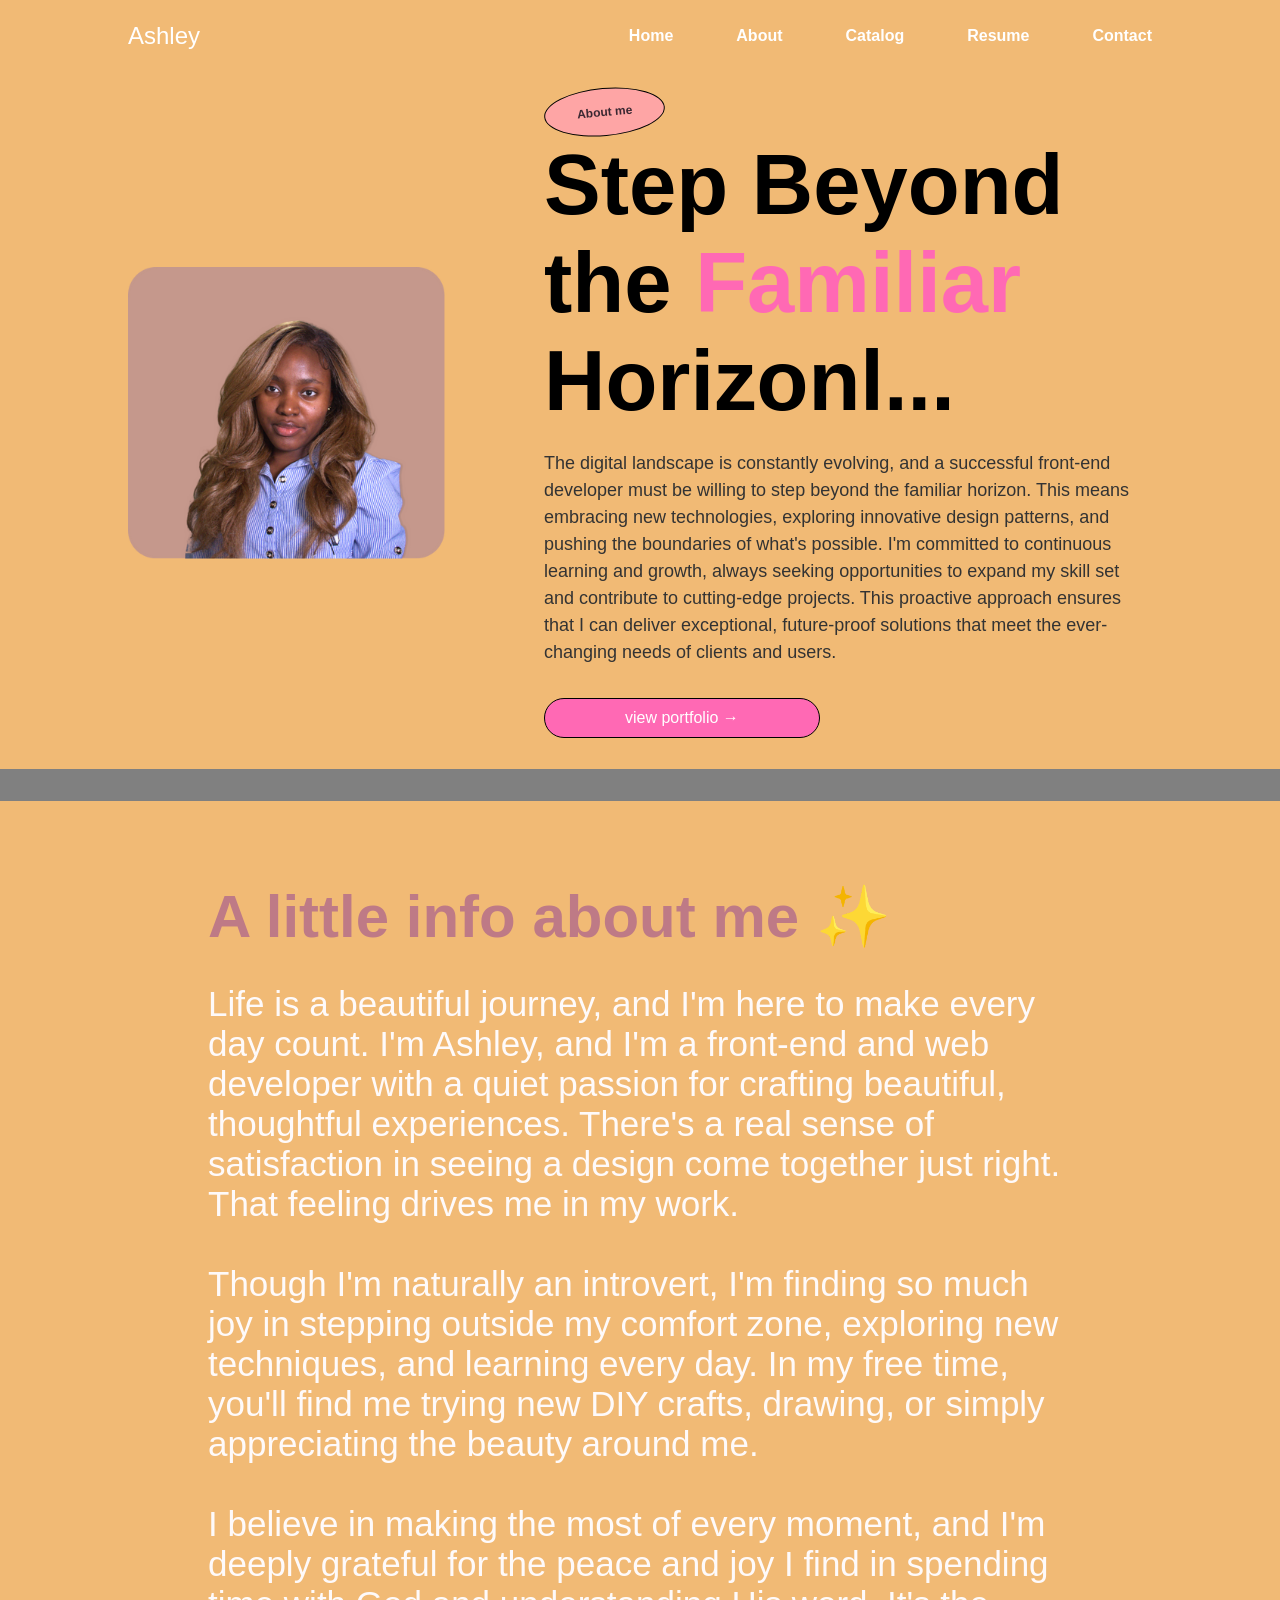
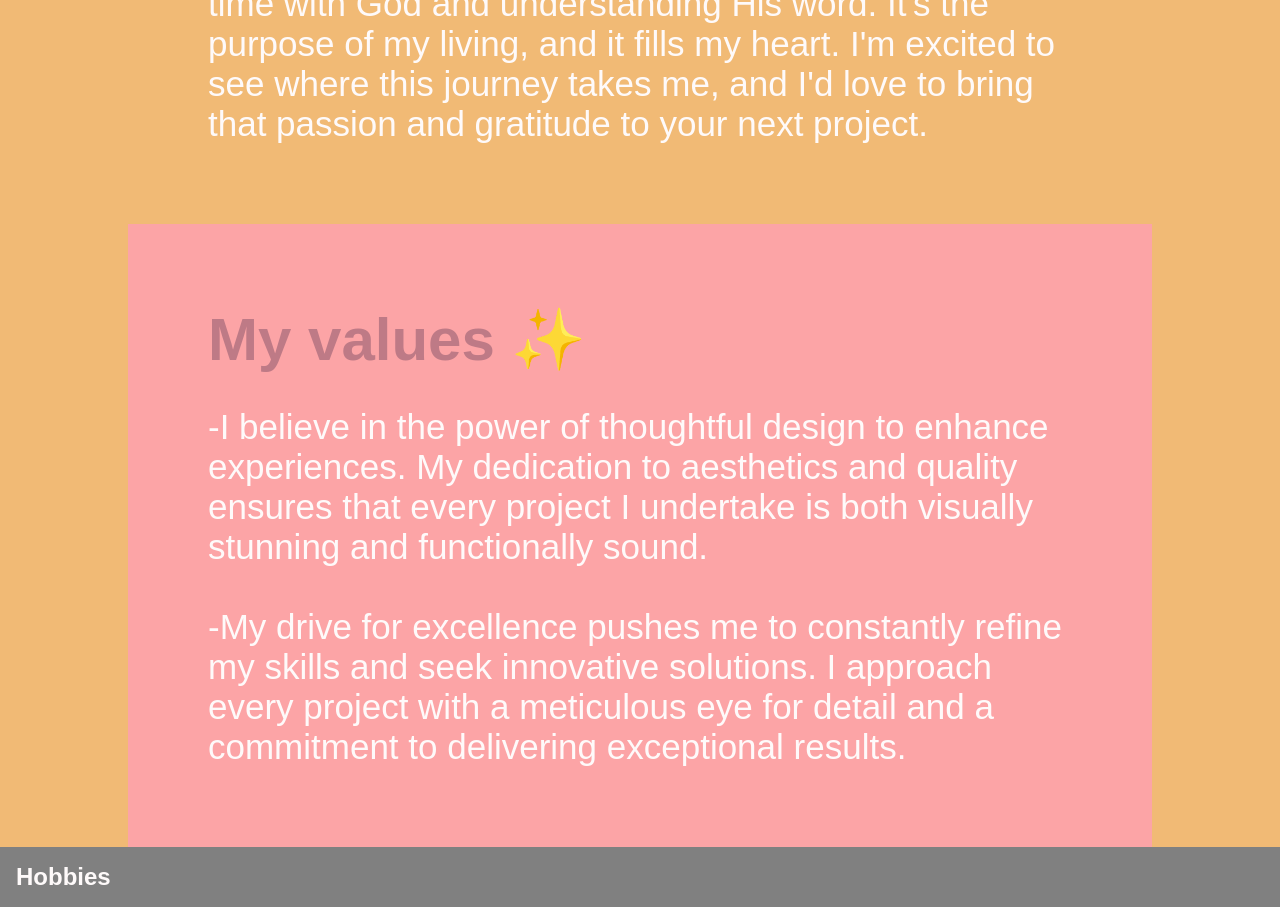
==== about.html @ 1eab6199 "new updates" ====
<html lang="en">
<head>
  <meta charset="UTF-8">
  <meta name="viewport" content="width=device-width, initial-scale=1.0">
  <title>Document</title>
  <!-- =====BOX ICONS===== -->
  <link href='https://cdn.jsdelivr.net/npm/boxicons@2.0.5/css/boxicons.min.css' rel='stylesheet'>

  
  <link rel="stylesheet" href="about.css">
</head>
<body>
  <!-- === Header === -->
  <header class="1-header">
    
    <nav class="nav bd-grid">

      <div>
        <a href="index.html" class="nav__logo">Ashley</a>
      </div>

      <div class="nav__toggle" id="nav-toggle">
        <i class='bx bx-menu'></i>
    </div>

    <div class="nav__menu" id="nav-menu">
      <div class="nav__close" id="nav-close">
          <i class='bx bx-x'></i>
      </div>

      <ul class="nav__list">
          <li class="nav__item"><a href="index.html" class="nav__link active">Home</a></li>
          <li class="nav__item"><a href="about.html" class="nav__link">About</a></li>
          <li class="nav__item"><a href="catalog.html" class="nav__link">Catalog</a></li>
          <li class="nav__item"><a href="resume.html" class="nav__link">Resume</a></li>
          <li class="nav__item"><a href="contact.html" class="nav__link">Contact</a></li>
      </ul>
  
    </div>  
        
    </nav>
   </header> 


   <main>

    <div class="about-wrapper">
      <div class="about-image">
        <img src="images/about me pic.png" alt="" srcset="">

      </div>
      
     
      <div class="text">
         <!--<div class="text-line"></div>-->
          <h1 class="about-me"> About me</h1>
          <h2>Step Beyond the <span>Familiar</span> Horizonl...</h2>
          <p>The digital landscape is constantly evolving, and a successful front-end developer must be willing to step beyond the familiar horizon. This means embracing new technologies, exploring innovative design patterns, and pushing the boundaries of what's possible. I'm committed to continuous learning and growth, always seeking opportunities to expand my skill set and contribute to cutting-edge projects. This proactive approach ensures that I can deliver exceptional, future-proof solutions that meet the ever-changing needs of clients and users.</p>
          <button onclick="location.href='catalog.html'" class="butt">view portfolio →</button>
      </div>

      
  </div>

    <section>
      <div class="values">
        
        </div>

        <div class="valu-info">
          <h1>A little info about me ✨ </h1>
          <p>Life is a beautiful journey, and I'm here to make every day count. I'm Ashley, and I'm a front-end and web developer with a quiet passion for crafting beautiful, thoughtful experiences. There's a real sense of satisfaction in seeing a design come together just right. That feeling drives me in my work. <br>
           <br>Though I'm naturally an introvert, I'm finding so much joy in stepping outside my comfort zone, exploring new techniques, and learning every day. In my free time, you'll find me trying new DIY crafts, drawing, or simply appreciating the beauty around me. <br>
           <br> I believe in making the most of every moment, and I'm deeply grateful for the peace and joy I find in spending time with God and understanding His word. It's the purpose of my living, and it fills my heart. I'm excited to see where this journey takes me, and I'd love to bring that passion and gratitude to your next project.</p>
        </div>

        <div class="val-prag" >

          <h1> My values ✨</h1>
        <p>-I believe in the power of thoughtful design to enhance experiences. My dedication to aesthetics and quality ensures that every project I undertake is both visually stunning and functionally sound. <br>
          <br>-My drive for excellence pushes me to constantly refine my skills and seek innovative solutions. I approach every project with a meticulous eye for detail and a commitment to delivering exceptional results.</p>
      </div>

      <div class="values">
        <h1>Hobbies</h1>

      </div>
      
    </section>
   </main>
   <script src="script.js"></script>

</body>
</html>
---- about.css ----
* {
  margin: 0;
  padding: 0;
  box-sizing: border-box;
}

body, html {
  height: 100%;
  background-color: rgb(241, 186, 117);
}

/*===== GOOGLE FONTS =====*/
@import url("https://fonts.googleapis.com/css2?family=Poppins:wght@400;500;600&display=swap");
/*===== VARIABLES CSS =====*/
:root{
  --header-height: 3rem;

  /*===== Colors =====*/
  --first-color: #FCA4A6;
  --first-color-dark: #C1576A;
  --first-color-darken: #A83E51;
  --white-color: #FCF8F8;
  




/*===== Font and typography =====*/
--body-font: 'Poppins', sans-serif;
--big-font-size: 2.5rem;
--normal-font-size: .938rem;

/*===== z index =====*/
--z-fixed: 100;
}

/*********** styling the header & nav bar *************/
@media screen and (min-width: 768px){
    :root{
      --big-font-size: 5rem;
      --normal-font-size: 1rem;
    }
  }
  
  /*===== BASE =====*/
  *,::before,::after{
    box-sizing: border-box;
  }
  
  body{
    margin: var(--header-height) 0 0 0;
    padding: 0;
    font-family: var(--body-font);
    font-size: var(--normal-font-size);
    font-weight: 500;
  }
  
  
  h1,p,ul{
    margin: 0;
  }
  
  ul{
    padding: 0;
    list-style: none;
  }
  
  a{
    text-decoration: none;
  }
  
  img{
   /* max-width: 100%; */
    height: auto;
  }
  
  /*===== LAYOUT =====*/
  .bd-grid{
    max-width: 1024px;
    display: grid;
    grid-template-columns: 100%;
    column-gap: 2rem;
    width: calc(100% - 2rem);
    margin-left: 1rem;
    margin-right: 1rem;
  }
  
  .l-header{
    width: 100%;
    position: fixed;
    top: 0;
    left: 0;
    z-index: var(--z-fixed);
    background-color: var(--first-color);
  }
  
  /*===== NAV =====*/
  .nav{
    height: var(--header-height);
    display: flex;
    justify-content: space-between;
    align-items: center;
  }
  
  @media screen and (max-width: 768px){
    .nav__menu{
      position: fixed;
      top: 0;
      right: -100%;
      width: 70%;
      height: 100%;
      padding: 3.5rem 1.5rem 0;
      background: rgba(255,255,255,.3);
      backdrop-filter: blur(10px);
      transition: .5s;
    }
  }
  
  .nav__close{
    position: absolute;
    top: .75rem;
    right: 1rem;
    font-size: 1.5rem;
    cursor: pointer;
  }
  
  .nav__item{
    margin-bottom: 2rem;
  }
  
  .nav__close, .nav__link a, .nav__logo, .nav__list .nav__toggle{
    color: rgb(255, 255, 255);
  }
  .nav__logo{
    font-size: 1.5rem;
    text-decoration: bold;
  }
  
  .nav__link:hover{
    color: var(--first-color-dark);
  }
  
  .nav__toggle{
    font-size: 1.5rem;
    cursor: pointer;
  }
  
  /*=== Show menu ===*/
  .show{
    right: 0;
  }
  
  
  /* ===== MEDIA QUERIES =====*/
  @media screen and (min-width: 768px){
    body{
      margin: 0;
    }
    
    .nav{
      height: calc(var(--header-height) + 1.5rem);
    }
  
    .nav__toggle, .nav__close{
      display: none;
    }
  
    .nav__list{
      display: flex;
    }
  
    .nav__item{
      margin-left: 3rem;
      margin-bottom: 0;
    }
  
   
    .font-icon a {
        font-size: 2rem;
        text-decoration: none;
        color: white;
        margin: 0 10px; /* Adds 10px space on left and right */
        padding-top: 30px;
    } 
  
  }

  @media screen and (min-width: 1024px){
    .bd-grid{
      margin-left: auto;
      margin-right: auto;
    } 
  }

  /* Navigation links */
nav ul {
  list-style-type: none;
  padding: 0;
  display: inline-flex;
  gap: 15px;
  margin: 20px 0;
}

nav ul li a {
  color: #FFF;
  text-decoration: none;
  font-weight: bold;
  font-size: 16px;
  transition: color 0.3s ease;
}

nav ul li a:hover {
  color: #FFD700;
}

/* == about me container == */

.about-wrapper{
  display: flex;
  flex-wrap: wrap;
  align-items: center;
  justify-content: space-around;
  margin: 0 auto;
  gap: 5rem; 
  padding-bottom: 15px;
  word-wrap: break-word;
  width: 80%;

}

.about-image img{
  width: 20rem;
  height: auto;
  object-fit: cover;
  vertical-align: middle;
}

/* ai */

.about-me {
  
  display: inline-block;
  font-size: 12px;
  color: #3b2832;
  background-color: #fea5a5;
  padding: 1rem 2rem;
  border-radius: 50%;
  border:1px solid #000000;
  box-sizing: border-box;
  transform: rotate(-5deg);
}
.text{
  flex: 1; 
  padding: 1rem 1rem;
}
.text h2 {
  font-size: 85px;
  color: #000;
}

.text h2 span {
  color: #ff69b4; /* Highlight specific text */
}

.text p {
  padding-top: 20px;
  font-size: 18px;
  line-height: 1.5;
  color: #333;
}

.butt {
  background-color: #ff69b4;
  color: #fff;
  border: none;
  padding: 10px 80px;
  font-size: 16px;
  cursor: pointer;
  margin-top: 2rem;
  border-radius: 50px;
  transition: background-color 0.3s ease;
  border: 1px solid black;
}

.butt:hover {
  background-color: #ff4e9b;
}

/* === MY VALUES === */
.values{
  background-color: gray;
  color: #fefafa;
  margin: 0 auto;
  padding: 1rem;
  gap: 2rem;
  
}
.valu-info{
  gap: 2rem;
  color: #fefafa;
  width: 80%;
  margin: 0 auto;
  padding: 5rem;
}
.valu-info h1{
  font-size: 60px;
  color: rgb(190, 122, 134);
  margin-bottom: 2rem;
}
.valu-info p{
  font-size: 35px;

}

.val-prag{
  background-color: #FCA4A6;
  gap: 2rem;
  color: #fefafa;
  width: 80%;
  margin: 0 auto;
  padding: 5rem;
}

.val-prag h1{
  font-size: 60px;
  color: rgb(190, 122, 134);
  margin-bottom: 2rem;
}

.val-prag p{
  font-size: 35px;
}
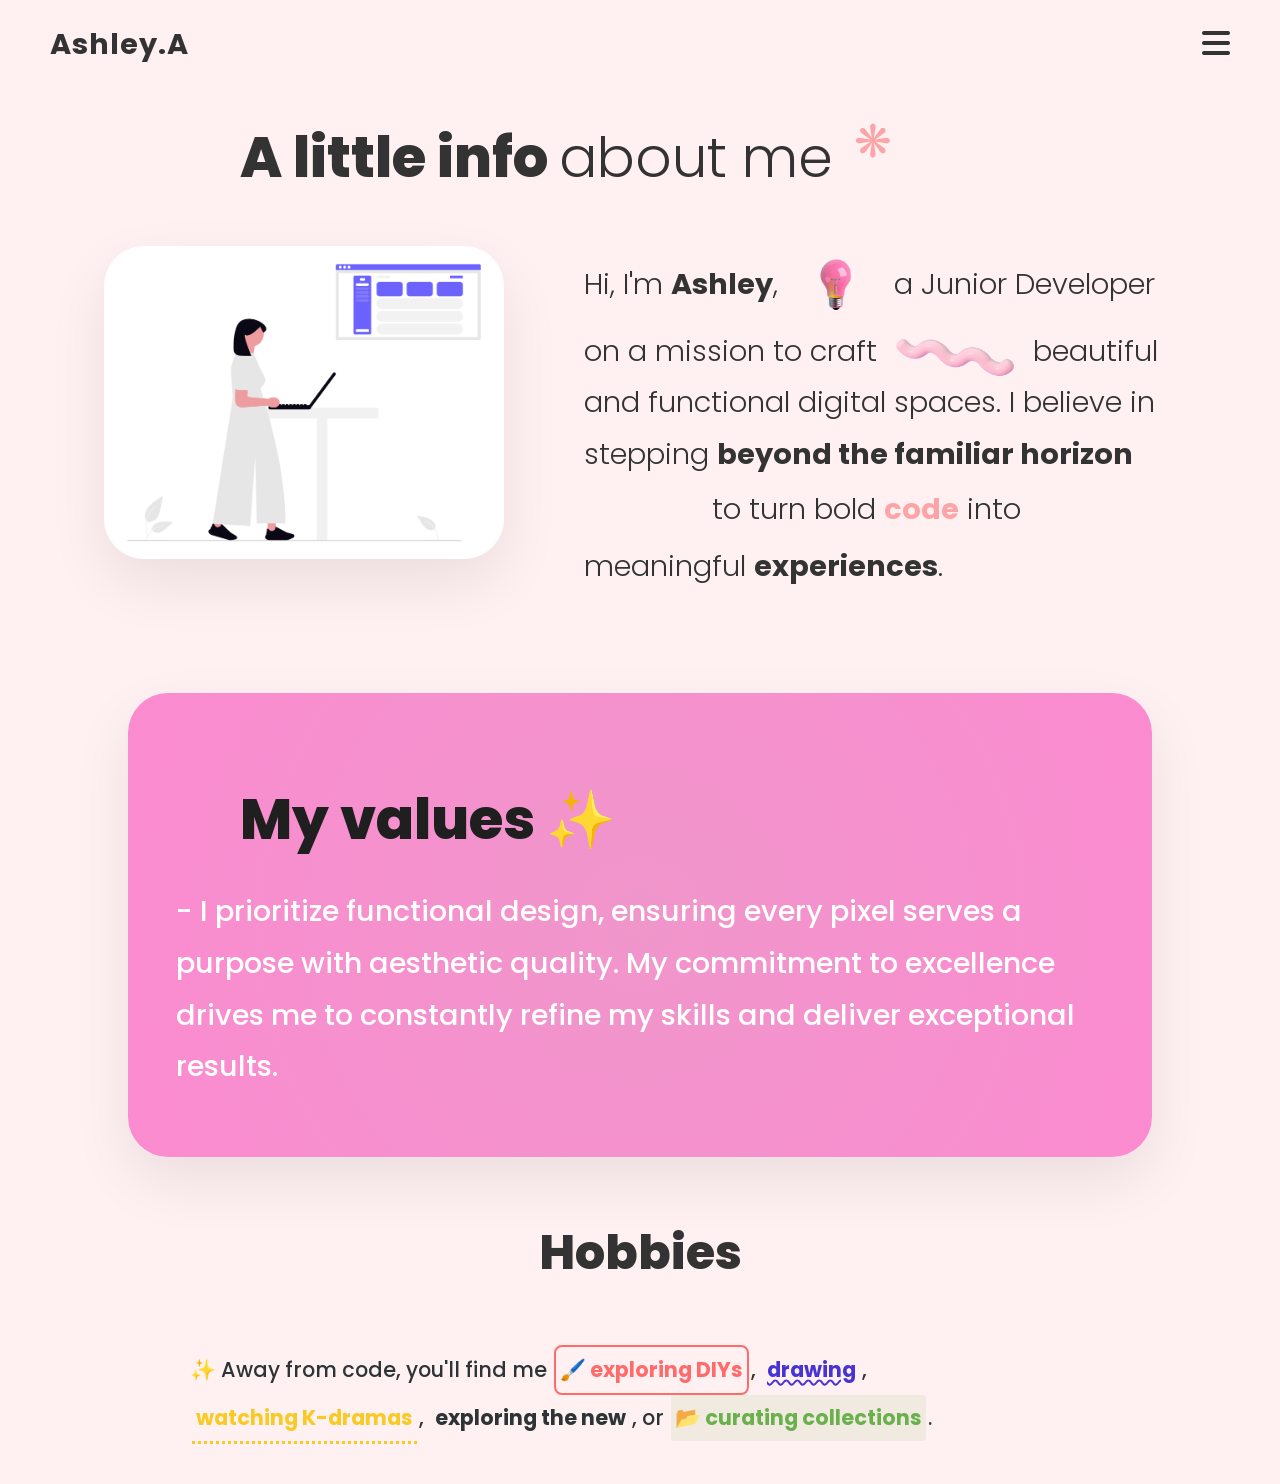
==== commit 3ee70f8d: "Updated files" ====
--- a/about.html
+++ b/about.html
@@ -1,50 +1,45 @@
+<!DOCTYPE html>
 <html lang="en">
 <head>
-  <meta charset="UTF-8">
-  <meta name="viewport" content="width=device-width, initial-scale=1.0">
-  <title>Document</title>
-  <!-- =====BOX ICONS===== -->
-  <link href='https://cdn.jsdelivr.net/npm/boxicons@2.0.5/css/boxicons.min.css' rel='stylesheet'>
+    <meta charset="UTF-8">
+    <meta name="viewport" content="width=device-width, initial-scale=1.0">
+    <title>Ashley's portfolio</title>
 
-  
-  <link rel="stylesheet" href="about.css">
+    <link rel="stylesheet" href="style.css">
+    <link rel="stylesheet" href="about.css">
+    <link href="https://fonts.googleapis.com/css2?family=Poppins:wght@400;700&display=swap" rel="stylesheet">
+    <link href='https://cdn.jsdelivr.net/npm/boxicons@2.0.5/css/boxicons.min.css' rel='stylesheet'>
+
+    <!-- ==== font awesome ===== -->
+    <link rel="stylesheet" href="https://cdnjs.cloudflare.com/ajax/libs/font-awesome/6.7.2/css/all.min.css" />
 </head>
+
 <body>
-  <!-- === Header === -->
-  <header class="1-header">
-    
-    <nav class="nav bd-grid">
+   <!-- Nar bar starts here -->
+    <header class="navbar">
+  <div class="logo-container">
+    <h1 class="logo-name">Ashley.A</h1>
+  </div>
 
-      <div>
-        <a href="index.html" class="nav__logo">Ashley</a>
-      </div>
+  <div class="menu-toggle" id="mobile-menu">
+    <i class="fa-solid fa-bars"></i>
+  </div>
 
-      <div class="nav__toggle" id="nav-toggle">
-        <i class='bx bx-menu'></i>
-    </div>
-
-    <div class="nav__menu" id="nav-menu">
-      <div class="nav__close" id="nav-close">
-          <i class='bx bx-x'></i>
-      </div>
-
-      <ul class="nav__list">
-          <li class="nav__item"><a href="index.html" class="nav__link active">Home</a></li>
-          <li class="nav__item"><a href="about.html" class="nav__link">About</a></li>
-          <li class="nav__item"><a href="catalog.html" class="nav__link">Catalog</a></li>
-          <li class="nav__item"><a href="resume.html" class="nav__link">Resume</a></li>
-          <li class="nav__item"><a href="contact.html" class="nav__link">Contact</a></li>
-      </ul>
-  
-    </div>  
-        
-    </nav>
-   </header> 
+  <nav class="nav-overlay" id="nav-menu">
+    <ul class="nav-links">
+      <li><a href="index.html">Home</a></li>
+      <li><a href="about.html">About Me</a></li>
+      <li><a href="#projects">Projects</a></li>
+      <li><a href="resume.html">Resume</a></li>
+      <li><a href="mailto:anochiriashley@gmail.com" class="menu-email">Contact Me</a></li>
+    </ul>
+  </nav>
+</header> <!-- nav bar ends here-->
 
 
    <main>
 
-    <div class="about-wrapper">
+    <!--<div class="about-wrapper">
       <div class="about-image">
         <img src="images/about me pic.png" alt="" srcset="">
 
@@ -52,7 +47,7 @@
       
      
       <div class="text">
-         <!--<div class="text-line"></div>-->
+         <div class="text-line"></div>
           <h1 class="about-me"> About me</h1>
           <h2>Step Beyond the <span>Familiar</span> Horizonl...</h2>
           <p>The digital landscape is constantly evolving, and a successful front-end developer must be willing to step beyond the familiar horizon. This means embracing new technologies, exploring innovative design patterns, and pushing the boundaries of what's possible. I'm committed to continuous learning and growth, always seeking opportunities to expand my skill set and contribute to cutting-edge projects. This proactive approach ensures that I can deliver exceptional, future-proof solutions that meet the ever-changing needs of clients and users.</p>
@@ -60,34 +55,84 @@
       </div>
 
       
+  </div> -->
+  <section class="about-garden">
+  <h1 class="garden-header">
+    A little info <span>about me</span>
+    <span class="garden-icon">&#10059;</span> 
+  </h1>
+
+  <div class="garden-content">
+    
+    <div class="profile-col">
+      <img src="images/undraw_web-development_f0tp.png" alt="Ashley" class="profile-img">
+    </div>
+    
+    <div class="text-col">
+      <p class="garden-paragraph">
+        Hi, I'm <span class="highlight">Ashley</span>, 
+        <img src="images/Vibrant_Pink_Light_Bulb-removebg-preview.png" alt="smiling" class="inline-asset pill"> 
+        a Junior Developer on a mission to craft 
+        <img src="images/squiggle.png" alt="squiggle" class="inline-asset squiggle"> 
+        beautiful and functional digital spaces. I believe in stepping 
+        <span class="bold">beyond the familiar horizon</span>
+        <video autoplay muted loop playsinline class="inline-asset video">
+          <source src="video/video.mp4" type="video/mp4">
+        </video>
+        to turn bold <span class="highlight pink">code</span> into meaningful 
+        <span class="bold">experiences</span>.
+      </p>
+    </div>
+
   </div>
+</section>
+ </main>
 
     <section>
-      <div class="values">
-        
-        </div>
-
-        <div class="valu-info">
-          <h1>A little info about me ✨ </h1>
-          <p>Life is a beautiful journey, and I'm here to make every day count. I'm Ashley, and I'm a front-end and web developer with a quiet passion for crafting beautiful, thoughtful experiences. There's a real sense of satisfaction in seeing a design come together just right. That feeling drives me in my work. <br>
-           <br>Though I'm naturally an introvert, I'm finding so much joy in stepping outside my comfort zone, exploring new techniques, and learning every day. In my free time, you'll find me trying new DIY crafts, drawing, or simply appreciating the beauty around me. <br>
-           <br> I believe in making the most of every moment, and I'm deeply grateful for the peace and joy I find in spending time with God and understanding His word. It's the purpose of my living, and it fills my heart. I'm excited to see where this journey takes me, and I'd love to bring that passion and gratitude to your next project.</p>
+      <div class="values"> 
         </div>
 
         <div class="val-prag" >
 
           <h1> My values ✨</h1>
-        <p>-I believe in the power of thoughtful design to enhance experiences. My dedication to aesthetics and quality ensures that every project I undertake is both visually stunning and functionally sound. <br>
-          <br>-My drive for excellence pushes me to constantly refine my skills and seek innovative solutions. I approach every project with a meticulous eye for detail and a commitment to delivering exceptional results.</p>
+        <p>- I prioritize functional design, ensuring every pixel serves a purpose with aesthetic quality. My commitment to excellence drives me to constantly refine my skills and deliver exceptional results.</p>
       </div>
+      </section>
 
-      <div class="values">
-        <h1>Hobbies</h1>
+   <section>
+       <h1 class="hobbies-title">Hobbies</h1>
+      <div class="hobbies-container">
+       
 
-      </div>
+  <p class="hobbies-text">
+    <span class="intro-icon">✨</span> Away from code, you'll find me 
+    
+    <span class="hobby diy">
+      <span class="icon">🖌️</span> exploring DIYs
+    </span>, 
+
+    <span class="hobby drawing">
+      drawing
+      <img src="images/geometric-shapes-background-orange-tones-removebg-preview.png" class="hover-media">
+    </span>, 
+
+    <span class="hobby kdrama">
+      watching K-dramas
+      <img src="https://media.giphy.com/media/3o7TKVUn7iM8FMEU24/giphy.gif" class="hover-media">
+    </span>, 
+    <span class="hobby exploring">
+    exploring the new
+    <img src="https://images.unsplash.com/photo-1526047932273-341f2a7631f9?q=80&w=200&auto=format&fit=crop" class="hover-media flower-pop">
+  </span>,
+
+    or <span class="hobby mapping">
+      <span class="icon">📂</span> curating collections
+    </span>.
+  </p>
+</div>
       
     </section>
-   </main>
+  
    <script src="script.js"></script>
 
 </body>
--- a/style.css
+++ b/style.css
@@ -0,0 +1,1519 @@
+ /*css rest starts here */
+ *{
+  margin: 0;
+  padding: 0;
+  box-sizing: border-box;
+ }
+
+/*===== VARIABLES CSS =====*/
+:root{
+  --header-height: 3rem;
+
+  
+/* === Smooth Background Transition === */
+
+
+/*===== Font and typography =====*/
+--body-font: 'Poppins', sans-serif;
+--big-font-size: 2.5rem;
+--normal-font-size: .938rem;
+
+/*===== z index =====*/
+--z-fixed: 100;
+}
+
+/*********** styling the header & nav bar *************/
+
+  
+  /*===== BASE =====*/
+
+  
+  body{
+    
+    padding: 0;
+    font-family: var(--body-font);
+    font-size: var(--normal-font-size);
+    font-weight: 500;
+    min-height: 100vh;
+    transition: background-color 0.8s ease-in-out;
+    margin: 0;
+    padding: 0;
+    background-color: #f7a4d89c; /* Your pink color */
+   overflow-x: hidden; /* Prevents side-scrolling */
+  }
+  
+  h1,p,ul{
+    margin: 0;
+  }
+  
+  ul{
+    padding: 0;
+    list-style: none;
+  }
+  
+  a{
+    text-decoration: none;
+  }
+  
+  img{
+    max-width: 100%;
+    height: auto;
+  }
+
+  /* nav bar starts here */
+
+
+
+/*  Navbar Styling */
+.navbar {
+  display: flex;
+  justify-content: space-between;
+  align-items: center;
+  padding: 20px 50px;
+  position: fixed;
+  width: 100%;
+  top: 0;
+  z-index: 1000;
+  background: transparent; /* Or whatever your theme color is */
+}
+.logo-name {
+  font-size: 1.8rem; /* Made it bigger as requested */
+  font-weight: 700;
+  letter-spacing: 1px;
+  margin: 0; 
+}
+/* 2. Hamburger Icon Style */
+.menu-toggle {
+  font-size: 2rem;
+  cursor: pointer;
+  z-index: 1001; /* Stays above the menu when it opens */
+  color: #333; /* Change to your preferred color */
+}
+
+/* 3. The Full-Screen Overlay */
+.nav-overlay {
+  position: fixed;
+  top: 0;
+  left: 0;
+  width: 100%;
+  height: 100%;
+  background-color: rgba(255, 237, 250, 0.918); /* Slightly transparent white */
+  display: flex;
+  justify-content: center;
+  align-items: center;
+  
+  /* Hidden by default */
+  opacity: 0;
+  visibility: hidden;
+  transition: opacity 0.3s ease;
+}
+
+/* 4. When the menu is "Active" (triggered by JS later) */
+.nav-overlay.active {
+  opacity: 1;
+  visibility: visible;
+}
+
+/* 5. Menu Links Styling */
+.nav-links {
+  list-style: none;
+  text-align: center;
+}
+
+.nav-links li {
+  margin: 20px 0;
+}
+
+.nav-links a {
+  text-decoration: none;
+  font-size: 2.5rem; /* Large text for that clean look */
+  font-weight: bold;
+  color: #000;
+  transition: color 0.3s ease;
+}
+
+.nav-links a:hover {
+  color: #e365b1f9; /* Or your brand accent color */
+} /* nav bar ends here */
+
+
+
+  /*=== Stying the hero page === */
+
+/* --- Layering (The Background) --- */
+/* Cleaned Hero Section */
+.hero {
+  position: relative;
+  width: 100%;
+  height: 100vh; /* Fits perfectly to the screen */
+  display: flex;
+  align-items: center;
+  justify-content: center;
+  overflow: hidden;
+  /* We removed the black background so it stays seamless */
+  
+}
+
+/* Background Layers */
+.video-container {
+  position: absolute;
+  top: 0;
+  left: 0;
+  width: 100%;
+  height: 100%;
+  z-index: 1; /* Stays at the very back */
+}
+
+.bg-video {
+  width: 100%;
+  height: 100%;
+  object-fit: cover;
+  object-position: center;
+  opacity: 0.4; /* Adjust this to see more/less of your pink body background */
+}
+
+#particle-canvas {
+  position: absolute;
+  top: 0;
+  left: 0;
+  width: 100%;
+  height: 100%;
+  z-index: 2; /* Particles on top of video */
+  pointer-events: none;
+}
+#particle-canvas {
+  position: absolute;
+  top: 0;
+  left: 0;
+  z-index: 2; /* Sits between video and text */
+}
+
+/* Your Content Layer */
+.home__container {
+  position: relative;
+  z-index: 10; /* Keeps text and buttons on the very top */
+  width: 100%;
+  text-align: center;
+}
+
+/* Fix for the body to prevent the 'black gap' at the top */
+
+.home__title {
+  font-size: clamp(2.5rem, 8vw, 5rem); /* Responsive font size */
+  color: #fff;
+  line-height: 1.1;
+  margin-bottom: 1.5rem;
+}
+
+.name-style {
+  color: #e365b1f9; /* Your signature pink */
+}
+
+#dynamic-text {
+  font-weight: bold;
+  color: #e365b1f9;
+}
+
+.home__description {
+  font-size: 1.1rem;
+  color: rgba(255, 255, 255, 0.8);
+  max-width: 600px;
+  margin: 0 auto 2rem;
+}
+
+
+h1 {
+  font-size: 5rem; /* Big and bold */
+  font-weight: 800;
+  max-width: 800px;
+  margin: 20px auto;
+}
+  
+  /*===== HOME =====*/
+ 
+  .home__data{
+    color: black;
+  }
+  
+  .home__title{
+    margin-bottom: 1rem;
+    line-height: 1.05;
+  }
+  
+  .home__description{
+    font-size: 1.5rem;
+    margin-bottom: 2.5rem;
+    font-weight: bold;
+    color: #333;
+  }
+  
+  .home__button  {
+    font-size: 1rem;
+    display: inline-block;
+    background-color: #e365b1f9;
+    color: var(--white-color);
+    padding: 1.3rem  6rem;
+    gap: 5rem;
+    border-radius: 5rem;
+  }
+  
+  .home__button:hover{
+    background-color: #e365b1f9;
+    box-shadow: 0 0 15px 5px #e365b1f9;
+    transform: scale(1.05);
+  }
+
+  .home__button{
+  font-weight: 600;
+  transition: transform 0.3s ease;
+}
+.second-button{
+  font-weight: 600;
+  transition: transform 0.3s ease;
+}
+
+.second-button{
+   font-size: 1rem;
+    display: inline-block;
+    background-color: transparent;
+    border: 2px solid;
+    color: var(--white-color);
+    padding: 1.3rem  6rem;
+    gap: 5rem;
+    border-radius: 5rem;
+}
+.second-button:hover{
+  background-color: #e0e0e0;
+  box-shadow: 0 0 15px 5px #e365b1f9;
+  transform: scale(1.05);
+
+
+}
+.butt-parent{
+  display: flex;
+  justify-content: center;
+  gap: 2rem;
+}
+
+/* ===== styling the quote section */
+
+  /* quote*/
+  .quote h1{
+  display: flex;
+  align-items: center;
+  justify-content: center;
+   min-height: 100vh;
+  font-size: 65px;
+  font-family: 'Poppins', sans-serif;
+  text-align: center; 
+  }
+
+  .quote {
+    display: block;
+    text-align: center;
+    width: 100%;
+    font-size: 65px;
+    font-family: inherit;
+    font-weight: bolder;
+    font-family: 'Poppins', sans-serif;
+    max-width: 800px;
+    line-height: 1.4;
+    margin: 100px auto;
+    will-change: transform, opacity;
+    transition: color 0.3s ease; /* Makes the highlight feel soft */
+    margin-top: 200px;  
+}
+.quote span {
+   /* Required for GSAP to move/scale individual words */
+ 
+  opacity: 0.2;
+  font-size: 65px;
+  font-weight: bold;
+  font-family: inherit;
+  font-family: 'Poppins', sans-serif;
+}
+/* This only affects the icons, not your text */
+/* --- REPLACE PREVIOUS ICON CSS WITH THIS --- */
+
+/* The Wrapper ensures the blur doesn't bleed into other sections */
+.quote-wrapper {
+    position: relative;
+    width: 100%;
+    min-height: 100vh;
+    display: flex;
+    flex-direction: column;
+    align-items: center;
+    justify-content: center;
+}
+
+/* THE BIG BLUR & GEAR (Pinned Left) 
+.big-half-circle {
+    position: absolute;
+    left: -250px; /* Hides half 
+    top: 50%;
+    transform: translateY(-50%);
+    width: 500px;
+    height: 500px;
+    background-color: #ff9ed5;
+    filter: blur(30px);
+    border-radius: 50%;
+    z-index: 0;
+}
+*/
+
+.icon-setting {
+    position: absolute;
+    left: 5%;
+    top: 50%;
+    transform: translateY(-50%);
+    font-size: 120px; /* Big gear as requested */
+    opacity: 2;
+    z-index: 1;
+    
+}
+.flower-icon {
+    filter: drop-shadow(0px 4px 10px rgba(0, 0, 0, 0.05));
+    transition: transform 0.6s ease;
+}
+
+/* THE CLOSING TAG (Pinned Center, Over the Text) */
+/* REPLACE your old .icon-code with this */
+/* Update your .icon-code to this */
+.icon-code {
+    position: absolute;
+    left: 50%;
+    bottom: -150px; 
+    transform: translateX(-50%);
+    width: 100%;
+    max-width: 300px;
+    /* THE FIXES */
+    z-index: 1000 !important; /* Force it in front of the 'best code' text */
+    opacity: 1;
+    pointer-events: none;
+    will-change: transform;
+    transform-style: preserve-3d;
+
+    /* If using text, keep these. If using an image, these won't hurt. */
+    font-size: 70px;
+    font-weight: bold;
+    color: #e365b1f9; 
+}
+/* Ensure the parent section hides anything that 'leaves' it */
+.quote-wrapper {
+    position: relative;
+    overflow: hidden; /* This makes the icon disappear when it scrolls past the section */
+}
+/*********** styling the box eg the catalog *********************/
+
+.wel_come h1 {
+  display: flex;
+  align-items: center;
+  justify-content: center;
+  font-size: 70px;
+  text-align: center;
+  margin-top: 2rem;
+  margin-bottom: 5rem;  
+}
+.archive-header {
+  font-family: 'Poppins', sans-serif;
+  transition: color 0.3s ease; /* Optional: if you want to change color too */
+  display: inline-block;
+  margin: 0;
+}
+.playful-title {
+  color: rgb(0, 0, 0);
+  font-size: 5rem;
+  display: flex;
+  gap: 20px;
+  perspective: 1000px; /* Essential for the 3D flip */
+}
+
+.word {
+  display: inline-block;
+  cursor: pointer;
+  transition: color 0.3s ease;
+}
+
+/* --- DIGITAL ARCHIVE SECTION --- */
+
+.wel_come {
+  padding: 8vw 5%;
+  max-width: 1200px;
+  margin: 0 auto;
+  /* Centers everything in the container */
+  display: flex;
+  flex-direction: column;
+  align-items: center; 
+  text-align: center;
+}
+
+/* Fluid, Expensive Header */
+.archive-header {
+  font-family: 'Poppins', sans-serif;
+  font-weight: 300; /* Initial weight for the GSAP scroll effect */
+  font-size: clamp(2.5rem, 8vw, 5rem); 
+  line-height: 1.1;
+  color: #1a1a1a; /* Sleek Black */
+  display: inline-block;
+}
+
+/* Responsive Paragraph */
+.archive-intro {
+  font-family: 'Poppins', sans-serif;
+  font-weight: 300;
+  font-size: clamp(1rem, 2vw, 1.15rem);
+  line-height: 1.7;
+  max-width: 700px;
+  color: #555;
+  margin: 2rem auto 3rem auto; /* Centers the block itself */
+}
+
+/* Signature Pink for Bold Text */
+.archive-intro strong {
+  color: #e365b1f9;
+  font-weight: 600;
+}
+
+/* Icon Row Layout */
+.skill-icons-row {
+  display: flex;
+  gap: clamp(1.5rem, 4vw, 3rem);
+  flex-wrap: wrap;
+  justify-content: center;
+  align-items: center;
+}
+
+/* Icon Styling (Black to Pink) */
+.skill-icons-row i {
+  font-size: clamp(30px, 5vw, 45px); 
+  color: #1a1a1a; /* Default Black */
+  opacity: 0.8;
+  transition: all 0.4s cubic-bezier(0.175, 0.885, 0.32, 1.275);
+  cursor: pointer;
+}
+
+/* Icon Hover State */
+.skill-icons-row i:hover {
+  opacity: 1;
+  color: #e365b1f9; /* Signature Pink */
+  transform: translateY(-10px) scale(1.15);
+  filter: drop-shadow(0 0 10px rgba(252, 164, 166, 0.5));
+}
+
+
+/* --- CONSTRUCTION MODAL (Popup) --- */
+
+.construction-popup {
+  position: fixed;
+  top: 0; left: 0;
+  width: 100%; height: 100%;
+  background: rgba(0, 0, 0, 0.4);
+  backdrop-filter: blur(8px); /* Premium blur effect */
+  display: flex;
+  align-items: center;
+  justify-content: center;
+  z-index: 9999;
+  opacity: 0;
+  visibility: hidden;
+  transition: opacity 0.5s ease;
+}
+
+.pop-content {
+  background: #fff; 
+  padding: 40px;
+  border-radius: 30px;
+  text-align: center;
+  max-width: 450px;
+  border: 2px solid #e365b1f9; /* Pink border */
+  box-shadow: 0 20px 40px rgba(0,0,0,0.1);
+}
+
+.pop-btn {
+  background: #1a1a1a;
+  color: #fff;
+  border: none;
+  padding: 12px 30px;
+  border-radius: 100px;
+  cursor: pointer;
+  font-family: 'Poppins', sans-serif;
+  margin-top: 20px;
+  transition: 0.3s;
+}
+
+.pop-btn:hover {
+  background: #e365b1f9;
+  transform: scale(1.05);
+}
+
+
+
+
+
+/* Container Styling ( product images, after the welcome ) */
+
+/* --- CLEANED PROJECT LAYOUT --- */
+.project-layout {
+  display: flex;
+  flex-direction: column;
+  align-items: center;
+  width: 100%;
+  /* Removed height: 100vh and overflow-y: scroll to fix vanishing */
+  gap: 0; 
+  margin: 0 auto;
+}
+
+.project-step {
+  height: 100vh; /* Each project takes exactly one full screen */
+  width: 100%;
+  display: flex;
+  justify-content: center;
+  align-items: center;
+  position: relative;
+  /* This ensures the background color change is visible */
+  background: transparent; 
+}
+
+.image-link {
+  margin-bottom: 0; /* Let flex centering handle this */
+  text-align: center;
+  display: inline-block;
+  position: relative;
+  transition: transform 0.5s cubic-bezier(0.16, 1, 0.3, 1);
+}
+
+/* Ensure the body can transition colors smoothly */
+body {
+  transition: background-color 0.8s ease;
+  overflow-x: hidden;
+}
+
+
+/* Link Styling */
+.image-link{
+   /* width: 250px; /* Adjust width as needed */
+ /* height: 350px; /* Adjust height as needed */
+  overflow: hidden;
+  border-radius: 20px;
+  box-shadow: 0 8px 16px rgba(0, 0, 0, 0.428);
+  transition: transform 0.3s ease;
+  margin-bottom: 10rem;
+  text-align: center;
+  box-sizing: border-box;
+  display: inline-block;
+  position: relative;
+}
+
+.image-link:hover {
+  transform: scale(1.05);
+}
+
+/* Image Styling */
+.image-link img {
+  display: block;
+  max-width: 500px;
+  height: 200%; 
+  border-radius: inherit; /* Matches the link's rounded corners */
+  object-fit: cover;
+  aspect-ratio: 1;
+}
+
+.project-image{
+  display: block;
+  border-radius: 20px;
+  height: auto;
+  overflow: hidden;
+
+ 
+}
+
+/* Modal Background */
+/* === PROJECT MODAL SECTION (NEW "CANVA PORTRAIT" LAYOUT) === */
+
+/* 1. Light, blurred overlay to keep context */
+.modal-overlay {
+    display: none; /* JS toggles this to flex */
+    position: fixed;
+    inset: 0;
+    /* Soft bluish tint, very transparent, with strong blur */
+    background: rgba(220, 235, 255, 0.4); 
+    backdrop-filter: blur(10px); 
+    z-index: 10000;
+    align-items: center;
+    justify-content: center;
+    padding: 20px;
+    opacity: 0; /* JS handles fade in */
+    transition: opacity 0.4s ease;
+}
+
+/* 2. Modal Content Box - A portrait container, like your design */
+.modal-content {
+    background: #FCF8F8; /* matches your variable --white-color */
+    width: 90%;
+    max-width: 800px; /* Force a portrait-ish shape, like your Canva design */
+    height: auto;
+    max-height: 90vh; /* Don't cover everything */
+    border-radius: 30px; /* Gentle corner */
+    position: relative;
+    overflow-y: auto; /* allows scrolling inside the modal if text is long */
+    box-shadow: 0 15px 35px rgba(0, 0, 0, 0.1);
+    
+    /* Animation initial state */
+    transform: translateY(20px);
+    transition: transform 0.4s cubic-bezier(0.16, 1, 0.3, 1);
+}
+
+/* 3. Handling the Active State (CSS for JS) */
+.modal-overlay.active {
+    display: flex;
+    opacity: 1;
+}
+
+.modal-overlay.active .modal-content {
+    transform: translateY(0);
+}
+
+/* 4. The Close Button */
+.close-modal {
+    position: fixed;
+    top: 20px;
+    right: 25px;
+    font-size: 3rem;
+    cursor: pointer;
+    z-index: 100;
+    color: #1d191b; /* Pink close button */
+  
+}
+
+/* 5. Modern "Single-Column" Layout (Portrait style) */
+.modal-modern-layout {
+    display: flex;
+    flex-direction: column;
+    width: 100%;
+}
+
+/* 6. Image Container (Portrait aspect) */
+.modal-image-container {
+    width: 100%;
+    height: 300px; /* Reduced height to keep the portrait feel */
+    overflow: hidden;
+    border-radius: 30px 30px 0 0; /* Round only top corners */
+}
+
+.modal-image-container img {
+    width: 100%;
+    height: 100%;
+    object-fit: cover; /* Crops the image to fill the space beautifully */
+    display: block;
+}
+
+/* 7. Details Section (Text) */
+.modal-details {
+    padding: 30px;
+    color: #1a1a1a;
+}
+
+.modal-details h2 {
+    font-size: 2.2rem;
+    color: #e365b1; /* Your Pink */
+    margin-bottom: 5px;
+}
+
+.project-tagline {
+    font-size: 1.1rem;
+    font-weight: 500;
+    color: #555;
+    margin-bottom: 20px;
+}
+
+/* 8. Tech Icons Section (Mini, row-based) */
+.tech-used-section {
+    margin-bottom: 20px;
+    display: flex;
+    flex-direction: column;
+    gap: 8px;
+}
+
+.tech-icons-row {
+    display: flex;
+    gap: 15px; /* space between icons */
+    font-size: 1.5rem; /* size of the mini icons */
+    color: #555;
+}
+
+/* 9. Key Features (List style) */
+.modal-info-section h3 {
+    font-size: 1.2rem;
+    margin-bottom: 10px;
+    border-bottom: 1px solid rgba(227, 101, 177, 0.3); /* faint pink underline */
+    padding-bottom: 5px;
+}
+
+#modalFeatures li {
+    margin-bottom: 8px;
+    font-size: 0.95rem;
+    line-height: 1.4;
+    list-style-type: disc;
+    margin-left: 20px;
+}
+
+/* 10. Action Buttons (Reusing your styles) */
+.modal-btns {
+    display: flex;
+    gap: 15px;
+    margin-top: 30px;
+    justify-content: space-between;
+}
+
+/* Ensure these links behave like buttons */
+.modal-btns a {
+    flex: 1; /* split the space evenly */
+    text-align: center;
+    padding: 12px 20px;
+    font-weight: 600;
+}
+
+/* A subtle outline button for the "Code" link */
+.btn-outline {
+    border: 2px solid #ea6ed5; /* match your con-button pink */
+    color: #ea6ed5;
+    border-radius: 10px;
+}
+
+.btn-outline:hover {
+    background-color: rgba(234, 110, 213, 0.1); /* light pink fade on hover */
+}
+/* Hover Text Styling */
+.hover-text {
+  position: absolute;
+  bottom: 0;
+  left: 0;
+  width: 100%;
+  background: rgba(0, 0, 0, 0.6);
+  color: #fff;
+  text-align: center;
+  padding: 10px 0;
+  font-size: 2rem;
+  font-weight: bold;
+  opacity: 0;
+  transform: translateY(100%);
+  transition: all 0.3s ease;
+}
+
+.image-link:hover .hover-text {
+  opacity: 1;
+  transform: translateY(0);
+}
+
+
+/* ===== contact me page === */
+.contact-container { 
+    display: flex;
+    flex-wrap: wrap;
+    align-self: center;
+    gap: 5rem;
+    background: linear-gradient(to right, #81e0ff43, #ff99cc4d);
+    box-shadow: 0 4px 8px rgba(0, 0, 0, 0.2);
+    margin: 0 auto;
+    padding: 8rem 6rem;
+    flex-direction: column;
+    align-items: stretch;
+    
+}
+
+.contact-title{
+    
+    font-size: 40px;
+    text-align: center;
+}
+.contact-des{ 
+    font-size: 19px;
+    padding-top: 1rem; 
+    word-wrap: break-word; 
+    text-align: center;      
+}
+
+.contact-form {
+    flex: 1;
+    
+}
+
+.contact-form form {
+    display: flex;
+    flex-direction: column;
+    width: 70%;
+    max-width: 600px;
+    
+}
+
+.contact-form label, .contact-form input, .contact-form textarea, .contact-form button {
+    margin-bottom: 15px;
+    
+}
+
+.contact-form, input, textarea{
+ 
+ margin-top: -1rem;
+    display: flex;
+    align-items: center;
+    flex-direction: column;
+  
+}
+
+.contact-form input, .contact-form textarea {
+
+    padding: 20px;
+    box-sizing: border-box;
+    width: 100%;   
+}
+
+/* === styling the button == */
+button {
+  margin-top: 1rem;
+    padding: 15px;
+    border-radius: 10px;
+    font-size: 1rem;
+    background-color: #ea6ed5;
+    color: white;
+    border: none;
+    cursor: pointer;
+    
+
+}
+
+button:hover {
+background-color: #e5a3af;
+}
+
+
+/* ==== styling the emial === */
+.email-info{
+  margin-top: 10px;
+  
+  
+}
+.email-info :hover{
+  color: #fff;
+ 
+  
+}
+
+/* == work with me section == */
+
+.work-with-me-container {
+  position: relative;
+  min-height: 140vh;
+  display: flex;
+  align-items: center;
+  justify-content: center;
+  overflow: hidden;
+  background: linear-gradient(135deg, #f7a4d89c 0%, rgba(247, 164, 216, 0.7) 100%);
+  padding: 100px 5%;
+}
+
+.work-with-me {
+  position: relative;
+  width: 100%;
+  max-width: 1200px;
+  display: flex;
+  flex-direction: column;
+  align-items: center;
+  justify-content: center;
+  z-index: 1;
+}
+
+.work-text {
+  color: rgb(3, 3, 3);
+  z-index: 10;
+  position: relative;
+  text-align: center;
+  text-transform: uppercase;
+  width: 100%;
+  font-size: 3rem !important;
+  font-weight: 800;
+  line-height: 0.95;
+  letter-spacing: -2px;
+  margin: 0;
+  will-change: transform, opacity;
+  opacity: 0.2;
+  transform: translateX(-200px) scale(1);
+  transform-origin: center center;
+}
+
+.work-text span {
+  display: block;
+}
+
+.floating-coil {
+  position: absolute;
+  top: 50%;
+  left: 50%;
+  transform: translate(-50%, -50%) translateY(180px) rotate(-20deg) rotateX(15deg) rotateY(-12deg);
+  width: 500px;
+  height: 500px;
+  z-index: 15;
+  will-change: transform, opacity;
+  opacity: 0.25;
+  transform-style: preserve-3d;
+}
+
+.floating-coil path {
+  stroke: width 20px;
+  
+}
+
+/* ==== footer page ==== */
+.footer-section {
+  margin-top: 10rem;
+  padding: 100px 5% 40px 5%; /* Adds space around the whole footer */
+  background-color: #f9f7f4; /* Using a light off-white  */
+  font-family: sans-serif;
+  color: #1a1a1a;
+  min-height: auto;
+  
+}
+
+.footer-main {
+  display: flex;
+  justify-content: space-between; /* Pushes left to the left, right to the right */
+  align-items: flex-start;
+  margin-bottom: 80px; /* Space before the copyright line */
+}
+
+/* LEFT SIDE */
+.footer-left {
+  flex: 1; /* Takes up available space */
+  max-width: 50%;
+}
+
+.footer-title {
+  font-size: 3rem;
+  font-weight: 500;
+  margin: 0 0 40px 0; /* More space between text and email */
+  line-height: 1.1;
+}
+
+.email-wrapper {
+  display: flex;
+  align-items: center;
+  border-bottom: 1px solid #1a1a1a; /* The line under the email area */
+  padding-bottom: 10px;
+  width: fit-content;
+}
+
+.email-link {
+  text-decoration: none;
+  color: inherit;
+  font-size: 1.2rem;
+  margin-right: 20px;
+}
+
+.email-arrow {
+  font-size: 1.5rem;
+}
+
+/* RIGHT SIDE */
+.footer-right {
+  display: flex;
+  gap: 80px; /* Space between PAGE and CONNECT columns */
+}
+
+.column-heading {
+  font-size: 0.75rem;
+  color: #666;
+  margin-bottom: 25px;
+  letter-spacing: 1px;
+}
+
+.footer-column ul {
+  list-style: none;
+  padding: 0;
+  margin: 0;
+}
+
+.footer-column ul li {
+  margin-bottom: 12px;
+}
+
+.footer-column ul li a {
+  text-decoration: none;
+  color: #1a1a1a;
+  font-size: 1.1rem;
+}
+
+/* COPYRIGHT BAR */
+.footer-bottom {
+  display: flex;
+  justify-content: space-between;
+  align-items: center;
+  border-top: 1px solid #e0e0e0;
+  padding-top: 30px;
+  font-size: 0.9rem;
+  color: #666;
+}
+
+.bottom-logo {
+  font-weight: bold;
+  color: #e365b1f9; /* pink */
+}
+.footer-column ul li a {
+  text-decoration: none;
+  color: #1a1a1a;
+  transition: color 0.3s ease; /* Makes the color change smooth */
+}
+
+.footer-column ul li a:hover {
+  color: #fc66cf; /* A soft, chic tan/gold color or a floral pink! */
+  text-decoration: underline;
+}
+
+/* old Footer styling *
+.footer {
+  width: 100%;
+  background-color: #333;
+  color: white;
+  text-align: center;
+  padding: 10rem 5rem 10rem;
+  overflow: hidden;
+  font-family: Arial, sans-serif;
+} */
+
+/* Moving text animation */
+.moving-text {
+  display: inline-block;
+  white-space: nowrap;
+  color: #e365b1f9;
+  font-weight: bold;
+  margin-top: 50px;
+  font-size: 88px;
+  animation: scroll-text 8s linear infinite;
+ 
+}
+
+@keyframes scroll-text {
+  1000% {
+      transform: translateX(100%);
+  }
+  100% {
+      transform: translateX(-100%);
+  }
+}
+
+/* Thanks message *
+.footer-h1 {
+  font-weight: bold;
+  font-size: 4rem;
+
+} 
+*/
+
+/* YouTube link button 
+.buttons a {
+  display: inline-block;
+  padding: 2rem 5rem 2rem;
+  margin: 5rem 0;
+  background-color: #e7adde;
+  color: white;
+  text-decoration: none;
+  font-weight: bold;
+  font-size: 20px;
+  border-radius: 10px;
+  transition: background-color 0.3s ease, transform 0.3s ease;
+}
+
+.buttons a:hover {
+  background-color: #e7adde;
+  transform: scale(1.1);
+} 
+
+/* Navigation links *
+nav ul {
+  list-style-type: none;
+  padding: 0;
+  display: inline-flex;
+  gap: 15px;
+  margin: 20px 0;
+}
+
+nav ul li a {
+  color: #FFF;
+  text-decoration: none;
+  font-weight: bold;
+  font-size: 16px;
+  transition: color 0.3s ease;
+}
+
+nav ul li a:hover {
+  color: #e7adde;
+} */
+
+/* Rotating image */
+.rotating-image img {
+  width: 60px;
+  height: 60px;
+  border: none;
+  border-radius: none;
+  animation: rotate-image 4s linear infinite;
+  margin-top: 20px;
+}
+
+@keyframes rotate-image {
+  0% {
+      transform: rotate(0deg);
+  }
+  100% {
+      transform: rotate(360deg);
+  }
+}
+
+
+
+.backToTop {
+  position: fixed;
+  bottom: 20px;
+  right: 20px;
+  display: none;
+  padding: 10px 15px;
+  font-size: 16px;
+  background-color: #333;
+  color: #fff;
+  border: none;
+  border-radius: 5px;
+  cursor: pointer;
+}
+
+
+/* moblie sizing */
+/* --- Hero Mobile Fixes --- */
+@media (max-width: 768px) {
+  .home__title {
+    font-size: 2.5rem;
+    max-width: 700px;
+  }
+  .home__description {
+    margin-top: 30px;
+    font-size: 1rem !important;
+    padding: 0 15px;
+    max-width: 450px;
+  }
+.butt-parent{
+   display: flex;
+   flex-direction: column;
+   gap: 10px;
+   padding: 0 60px;
+}  
+
+.quote{
+  font-size: 1rem !important;
+  max-width: 800px;
+}
+.icon-code{
+  font-size: 2.5rem !important;
+  width: 10% !important;
+}
+
+.flower-icon{
+  margin-top: -100px;
+  position: relative;
+  
+  
+}
+
+}
+
+/* --- RESPONSIVENESS (Mobile Fixes) --- */
+
+@media (max-width: 768px) {
+  .wel_come {
+    padding: 60px 20px;
+     text-align: left;
+    
+  }
+  
+  
+  .archive-intro {
+    text-align: center; /* Keeps text centered on smaller screens */
+    margin-bottom: 2.5rem;
+  }
+
+  .skill-icons-row {
+    justify-content: flex-start;
+    gap: 20px; /* Tighter gap for mobile phones */
+  }
+  .playful-title{
+    font-size: 2rem !important;
+    
+  }
+
+  /* ... your existing mobile styles ... */
+
+  .project-layout {
+    width: 100%;
+    padding: 0 20px; /* Gives the images some breathing room from the screen edges */
+  }
+
+  .project-step {
+    height: 70vh; /* Lets the height adjust based on the image size */
+    margin-bottom: 60px; /* Adds space between projects */
+  }
+
+  .image-link {
+    width: 100%; /* Makes the card fill the width of the screen */
+    max-width: 320px; /* Prevents it from getting TOO big on larger phones */
+     /* Gives it a fixed "Portrait" height */
+    margin: 0 auto 30px auto; /* Centers the card */
+  }
+
+  .image-link img {
+    width: 100%;
+    height: 100%;
+    object-fit: cover; /* This stops the 'crushing'—it crops rather than squeezes */
+    object-position: center;
+  }
+}
+
+/* --- ADDITIONAL RESPONSIVE IMPROVEMENTS --- */
+@media (max-width: 1024px) {
+  .navbar {
+    padding: 18px 24px;
+  }
+
+  .logo-name {
+    font-size: clamp(1.4rem, 2.5vw, 1.8rem);
+  }
+
+  .home__container {
+    padding: 0 24px;
+  }
+
+  .home__title {
+    font-size: clamp(2rem, 6vw, 4rem);
+    margin-bottom: 1rem;
+  }
+
+  .home__description {
+    max-width: 100%;
+  }
+
+  .butt-parent {
+    gap: 1rem;
+  }
+
+  .contact-container {
+    padding: 4rem 2rem;
+  }
+
+  .footer-section {
+    padding: 80px 4%;
+  }
+
+  .footer-main {
+    flex-wrap: wrap;
+    gap: 40px;
+  }
+
+  .footer-left,
+  .footer-right {
+    max-width: 100%;
+    width: 100%;
+  }
+
+  .footer-bottom {
+    flex-direction: column;
+    text-align: center;
+    gap: 12px;
+  }
+
+  .work-with-me-container {
+    min-height: auto;
+    padding: 60px 2rem;
+  }
+
+  .work-text {
+    font-size: clamp(4rem, 12vw, 7rem) !important;
+  }
+}
+
+@media (max-width: 768px) {
+  .navbar {
+    padding: 14px 18px;
+  }
+
+  .nav-overlay {
+    padding: 40px 20px;
+  }
+
+  .nav-links a {
+    font-size: 2rem;
+  }
+
+  .home__button,
+  .second-button {
+    width: 100%;
+    padding: 1rem 1.5rem;
+  }
+
+  .butt-parent {
+    flex-direction: column;
+    padding: 0 20px;
+  }
+
+  .home__description {
+    font-size: 1rem;
+    max-width: 100%;
+  }
+
+  .quote-wrapper {
+    min-height: auto;
+    padding: 30px 20px;
+  }
+
+  .quote h1 {
+    min-height: auto;
+    font-size: clamp(2rem, 6vw, 3.3rem);
+  }
+
+  .quote {
+    margin-top: 120px;
+    margin-bottom: 40px;
+    font-size: clamp(2rem, 5vw, 2.5rem);
+    line-height: 1.2;
+    padding: 0 16px;
+    position: relative;
+    z-index: 1;
+  }
+
+  .icon-setting {
+    left: 50%;
+    top: 8%;
+    transform: translate(-50%, 0);
+    font-size: 70px;
+    opacity: 1;
+    z-index: 0;
+  }
+
+  .flower-icon {
+    width: 90px;
+    height: auto;
+    filter: drop-shadow(0px 4px 10px rgba(0, 0, 0, 0.15));
+  }
+
+  .icon-code {
+    font-size: 3rem !important;
+    bottom: -100px;
+  }
+
+  .skill-icons-row {
+    gap: 1rem;
+  }
+
+  .project-layout {
+    margin-top: 6rem;
+  }
+
+  .project-step {
+    min-height: auto;
+    padding: 2rem 0;
+    margin-bottom: 4.5rem;
+  }
+
+  .image-link {
+    width: 85%;
+    max-width: 420px;
+    margin: 0 auto 2.5rem;
+  }
+
+  .image-link img {
+    width: 100%;
+    height: auto;
+    max-height: 70vh;
+  }
+
+  .modal-content {
+    width: 100%;
+    max-width: 720px;
+  }
+
+  .modal-btns {
+    flex-direction: column;
+    align-items: stretch;
+  }
+
+  .contact-form form {
+    width: 100%;
+  }
+
+  .contact-container {
+    padding: 3rem 1.5rem;
+    gap: 2.5rem;
+  }
+
+  .wel_come h1 {
+    margin-bottom: 1.5rem;
+    font-size: clamp(2.5rem, 8vw, 4rem);
+  }
+
+  .archive-intro {
+    margin: 1rem auto 2rem auto;
+    max-width: 100%;
+  }
+
+  .footer-right {
+    gap: 20px;
+  }
+
+  .moving-text {
+    font-size: clamp(1.2rem, 3vw, 2rem);
+    margin-top: 20px;
+  }
+
+  .work-with-me-container {
+    min-height: auto;
+    padding: 60px 2rem;
+  }
+
+  .floating-coil {
+    width: 320px;
+    height: 320px;
+    margin-bottom: -80px;
+  }
+}
+
+@media (max-width: 540px) {
+  .navbar {
+    padding: 12px 16px;
+  }
+
+  .home__title {
+    font-size: 2.2rem;
+  }
+
+  .archive-header,
+  .work-text {
+    font-size: clamp(2rem, 8vw, 3.5rem) !important;
+  }
+
+  .work-with-me-container {
+    padding: 40px 1rem;
+    min-height: 70vh;
+  }
+
+  .floating-coil {
+    width: 250px;
+    height: 250px;
+    margin-bottom: -60px;
+  }
+
+  .footer-section {
+    padding: 60px 4%;
+  }
+
+  .footer-bottom {
+    font-size: 0.85rem;
+  }
+}
+
+
+
+
+
+
--- a/about.css
+++ b/about.css
@@ -1,333 +1,288 @@
-* {
+﻿@import url("https://fonts.googleapis.com/css2?family=Poppins:wght@400;500;600;700&display=swap");
+
+
+:root {
+  --first-color: #FCA4A6;
+  --first-color-dark: #C1576A;
+  --garden-bg: #fff0f1;
+  --garden-dark: #333333;
+  --white-color: #FCF8F8;
+  --body-font: 'Poppins', sans-serif;
+  --big-font-size: 3.5rem;
+  --normal-font-size: 1rem;
+  --rounded: 40px;
+  --shadow: 0 24px 60px rgba(0, 0, 0, 0.08);
+}
+
+
+
+*, *::before, *::after {
   margin: 0;
   padding: 0;
   box-sizing: border-box;
 }
 
-body, html {
-  height: 100%;
-  background-color: rgb(241, 186, 117);
-}
-
-/*===== GOOGLE FONTS =====*/
-@import url("https://fonts.googleapis.com/css2?family=Poppins:wght@400;500;600&display=swap");
-/*===== VARIABLES CSS =====*/
-:root{
-  --header-height: 3rem;
-
-  /*===== Colors =====*/
-  --first-color: #FCA4A6;
-  --first-color-dark: #C1576A;
-  --first-color-darken: #A83E51;
-  --white-color: #FCF8F8;
-  
-
-
-
-
-/*===== Font and typography =====*/
---body-font: 'Poppins', sans-serif;
---big-font-size: 2.5rem;
---normal-font-size: .938rem;
-
-/*===== z index =====*/
---z-fixed: 100;
-}
-
-/*********** styling the header & nav bar *************/
-@media screen and (min-width: 768px){
-    :root{
-      --big-font-size: 5rem;
-      --normal-font-size: 1rem;
-    }
-  }
-  
-  /*===== BASE =====*/
-  *,::before,::after{
-    box-sizing: border-box;
-  }
-  
-  body{
-    margin: var(--header-height) 0 0 0;
-    padding: 0;
-    font-family: var(--body-font);
-    font-size: var(--normal-font-size);
-    font-weight: 500;
-  }
-  
-  
-  h1,p,ul{
-    margin: 0;
-  }
-  
-  ul{
-    padding: 0;
-    list-style: none;
-  }
-  
-  a{
-    text-decoration: none;
-  }
-  
-  img{
-   /* max-width: 100%; */
-    height: auto;
-  }
-  
-  /*===== LAYOUT =====*/
-  .bd-grid{
-    max-width: 1024px;
-    display: grid;
-    grid-template-columns: 100%;
-    column-gap: 2rem;
-    width: calc(100% - 2rem);
-    margin-left: 1rem;
-    margin-right: 1rem;
-  }
-  
-  .l-header{
+html {
+  scroll-behavior: smooth;
+}
+
+body {
+  min-height: 100%;
+  margin: 0;
+  font-family: var(--body-font);
+  font-size: var(--normal-font-size);
+  background-color: var(--garden-bg);
+  color: var(--garden-dark);
+}
+
+a {
+  color: inherit;
+  text-decoration: none;
+}
+
+img {
+  max-width: 100%;
+  display: block;
+}
+
+.about-garden {
+  max-width: 1200px;
+  margin: 0 auto;
+  padding: 100px 5%;
+}
+
+.garden-header {
+  font-size: var(--big-font-size);
+  line-height: 1;
+  margin-bottom: 60px;
+}
+
+.garden-header span {
+  font-weight: 300;
+}
+
+.garden-icon {
+  font-size: 0.8em;
+  vertical-align: super;
+  margin-left: 10px;
+  color: var(--first-color);
+}
+
+.garden-content {
+  display: flex;
+  align-items: flex-start;
+  gap: 80px;
+}
+
+.profile-col {
+  flex: 0 0 400px;
+}
+
+.profile-img {
+  width: 100%;
+  border-radius: var(--rounded);
+  object-fit: cover;
+  box-shadow: var(--shadow);
+}
+
+.text-col {
+  flex: 1;
+}
+
+.garden-paragraph {
+  font-size: 1.8rem;
+  line-height: 1.8;
+  font-weight: 300;
+}
+
+.bold {
+  font-weight: 700;
+}
+
+.highlight {
+  font-weight: 700;
+  color: var(--garden-dark);
+}
+
+.highlight.pink {
+  color: var(--first-color);
+}
+
+.inline-asset {
+  display: inline-block;
+  vertical-align: middle;
+  margin: 0 10px;
+ /* border-radius: 100px; */
+  object-fit: cover;
+}
+
+.pill {
+  width: 80px;
+ /* height: 45px; */
+}
+
+.squiggle {
+  width: 120px;
+ /* height: 60px; */
+  vertical-align: bottom;
+  /* object-fit: cover; */
+}
+
+.video {
+  width: 100px;
+  height: 60px;
+ 
+  border-radius: 20px;
+}
+
+.val-prag {
+  background: radial-gradient(circle, #f096cb, #fb8bd0);
+  color: #fff;
+  width: min(1100px, 80%);
+  margin: 0 auto 60px auto;
+  padding: 4rem 3rem;
+  border-radius: 40px;
+  box-shadow: var(--shadow);
+}
+
+.val-prag h1 {
+  font-size: 3.5rem;
+  margin-bottom: 1.5rem;
+  color: #1f1f1f;
+}
+
+.val-prag p {
+  font-size: 1.8rem;
+  line-height: 1.8;
+}
+
+.hobbies-title {
+  font-size: 3rem;
+  text-align: center;
+  margin-top: 2rem;
+  margin-bottom: 1rem;
+}
+
+.hobbies-container {
+  display: flex;
+  justify-content: center;
+  align-items: center;
+  padding: 40px 5%;
+}
+
+.hobbies-text {
+  max-width: 900px;
+  font-family: var(--body-font);
+  font-size: 1.3rem;
+  line-height: 2.2;
+  color: #2d3436;
+}
+
+.hobbies-text .hobby {
+  position: relative;
+  display: inline-block;
+  font-weight: 700;
+  cursor: pointer;
+  padding: 0 4px;
+  margin: 0 2px;
+  transition: transform 0.3s cubic-bezier(0.175, 0.885, 0.32, 1.275);
+}
+
+.diy {
+  color: #ff6b6b;
+  border: 2px solid #ff6b6b;
+  border-radius: 8px;
+}
+
+.drawing {
+  color: #4834d4;
+  text-decoration: underline wavy #4834d4;
+}
+
+.kdrama {
+  color: #f9ca24;
+  border-bottom: 3px dotted #f9ca24;
+}
+
+.mapping {
+  color: #6ab04c;
+  background-color: rgba(106, 176, 76, 0.1);
+  border-radius: 4px;
+}
+
+.hover-media {
+  display: none;
+}
+
+.hobby:hover {
+  transform: scale(1.05) rotate(0deg);
+  z-index: 100;
+}
+
+.hobby:hover .hover-media {
+  display: block;
+  position: absolute;
+  bottom: 110%;
+  left: 50%;
+  transform: translateX(-50%);
+}
+
+.intro-icon {
+  display: inline-block;
+  animation: twinkle 2s infinite ease-in-out;
+}
+
+@keyframes twinkle {
+  0%, 100% {
+    opacity: 1;
+    transform: scale(1);
+  }
+  50% {
+    opacity: 0.5;
+    transform: scale(1.2);
+  }
+}
+
+.kdrama .hover-media {
+  width: 200px;
+  border: 3px solid #f9ca24;
+}
+
+.drawing .hover-media {
+  width: 130px;
+  bottom: 110%;
+}
+
+@media (max-width: 900px) {
+  .about-garden {
+    padding: 60px 5%;
+  }
+  .garden-header {
+    font-size: 2.8rem;
+    text-align: center;
+  }
+  .garden-content {
+    flex-direction: column;
+    align-items: center;
+    gap: 40px;
+  }
+  .profile-col {
+    flex: 0 0 auto;
+    width: 300px;
+  }
+  .garden-paragraph {
+    font-size: 1.4rem;
+    text-align: center;
+  }
+  .val-prag {
     width: 100%;
-    position: fixed;
-    top: 0;
-    left: 0;
-    z-index: var(--z-fixed);
-    background-color: var(--first-color);
-  }
-  
-  /*===== NAV =====*/
-  .nav{
-    height: var(--header-height);
-    display: flex;
-    justify-content: space-between;
-    align-items: center;
-  }
-  
-  @media screen and (max-width: 768px){
-    .nav__menu{
-      position: fixed;
-      top: 0;
-      right: -100%;
-      width: 70%;
-      height: 100%;
-      padding: 3.5rem 1.5rem 0;
-      background: rgba(255,255,255,.3);
-      backdrop-filter: blur(10px);
-      transition: .5s;
-    }
-  }
-  
-  .nav__close{
-    position: absolute;
-    top: .75rem;
-    right: 1rem;
+    padding: 3rem 2rem;
+  }
+  .hobbies-container {
+    padding: 30px 2rem;
+  }
+  .hobbies-text {
     font-size: 1.5rem;
-    cursor: pointer;
-  }
-  
-  .nav__item{
-    margin-bottom: 2rem;
-  }
-  
-  .nav__close, .nav__link a, .nav__logo, .nav__list .nav__toggle{
-    color: rgb(255, 255, 255);
-  }
-  .nav__logo{
-    font-size: 1.5rem;
-    text-decoration: bold;
-  }
-  
-  .nav__link:hover{
-    color: var(--first-color-dark);
-  }
-  
-  .nav__toggle{
-    font-size: 1.5rem;
-    cursor: pointer;
-  }
-  
-  /*=== Show menu ===*/
-  .show{
-    right: 0;
-  }
-  
-  
-  /* ===== MEDIA QUERIES =====*/
-  @media screen and (min-width: 768px){
-    body{
-      margin: 0;
-    }
-    
-    .nav{
-      height: calc(var(--header-height) + 1.5rem);
-    }
-  
-    .nav__toggle, .nav__close{
-      display: none;
-    }
-  
-    .nav__list{
-      display: flex;
-    }
-  
-    .nav__item{
-      margin-left: 3rem;
-      margin-bottom: 0;
-    }
-  
-   
-    .font-icon a {
-        font-size: 2rem;
-        text-decoration: none;
-        color: white;
-        margin: 0 10px; /* Adds 10px space on left and right */
-        padding-top: 30px;
-    } 
-  
-  }
-
-  @media screen and (min-width: 1024px){
-    .bd-grid{
-      margin-left: auto;
-      margin-right: auto;
-    } 
-  }
-
-  /* Navigation links */
-nav ul {
-  list-style-type: none;
-  padding: 0;
-  display: inline-flex;
-  gap: 15px;
-  margin: 20px 0;
-}
-
-nav ul li a {
-  color: #FFF;
-  text-decoration: none;
-  font-weight: bold;
-  font-size: 16px;
-  transition: color 0.3s ease;
-}
-
-nav ul li a:hover {
-  color: #FFD700;
-}
-
-/* == about me container == */
-
-.about-wrapper{
-  display: flex;
-  flex-wrap: wrap;
-  align-items: center;
-  justify-content: space-around;
-  margin: 0 auto;
-  gap: 5rem; 
-  padding-bottom: 15px;
-  word-wrap: break-word;
-  width: 80%;
-
-}
-
-.about-image img{
-  width: 20rem;
-  height: auto;
-  object-fit: cover;
-  vertical-align: middle;
-}
-
-/* ai */
-
-.about-me {
-  
-  display: inline-block;
-  font-size: 12px;
-  color: #3b2832;
-  background-color: #fea5a5;
-  padding: 1rem 2rem;
-  border-radius: 50%;
-  border:1px solid #000000;
-  box-sizing: border-box;
-  transform: rotate(-5deg);
-}
-.text{
-  flex: 1; 
-  padding: 1rem 1rem;
-}
-.text h2 {
-  font-size: 85px;
-  color: #000;
-}
-
-.text h2 span {
-  color: #ff69b4; /* Highlight specific text */
-}
-
-.text p {
-  padding-top: 20px;
-  font-size: 18px;
-  line-height: 1.5;
-  color: #333;
-}
-
-.butt {
-  background-color: #ff69b4;
-  color: #fff;
-  border: none;
-  padding: 10px 80px;
-  font-size: 16px;
-  cursor: pointer;
-  margin-top: 2rem;
-  border-radius: 50px;
-  transition: background-color 0.3s ease;
-  border: 1px solid black;
-}
-
-.butt:hover {
-  background-color: #ff4e9b;
-}
-
-/* === MY VALUES === */
-.values{
-  background-color: gray;
-  color: #fefafa;
-  margin: 0 auto;
-  padding: 1rem;
-  gap: 2rem;
-  
-}
-.valu-info{
-  gap: 2rem;
-  color: #fefafa;
-  width: 80%;
-  margin: 0 auto;
-  padding: 5rem;
-}
-.valu-info h1{
-  font-size: 60px;
-  color: rgb(190, 122, 134);
-  margin-bottom: 2rem;
-}
-.valu-info p{
-  font-size: 35px;
-
-}
-
-.val-prag{
-  background-color: #FCA4A6;
-  gap: 2rem;
-  color: #fefafa;
-  width: 80%;
-  margin: 0 auto;
-  padding: 5rem;
-}
-
-.val-prag h1{
-  font-size: 60px;
-  color: rgb(190, 122, 134);
-  margin-bottom: 2rem;
-}
-
-.val-prag p{
-  font-size: 35px;
-}
-
+    line-height: 2.4;
+  }
+}
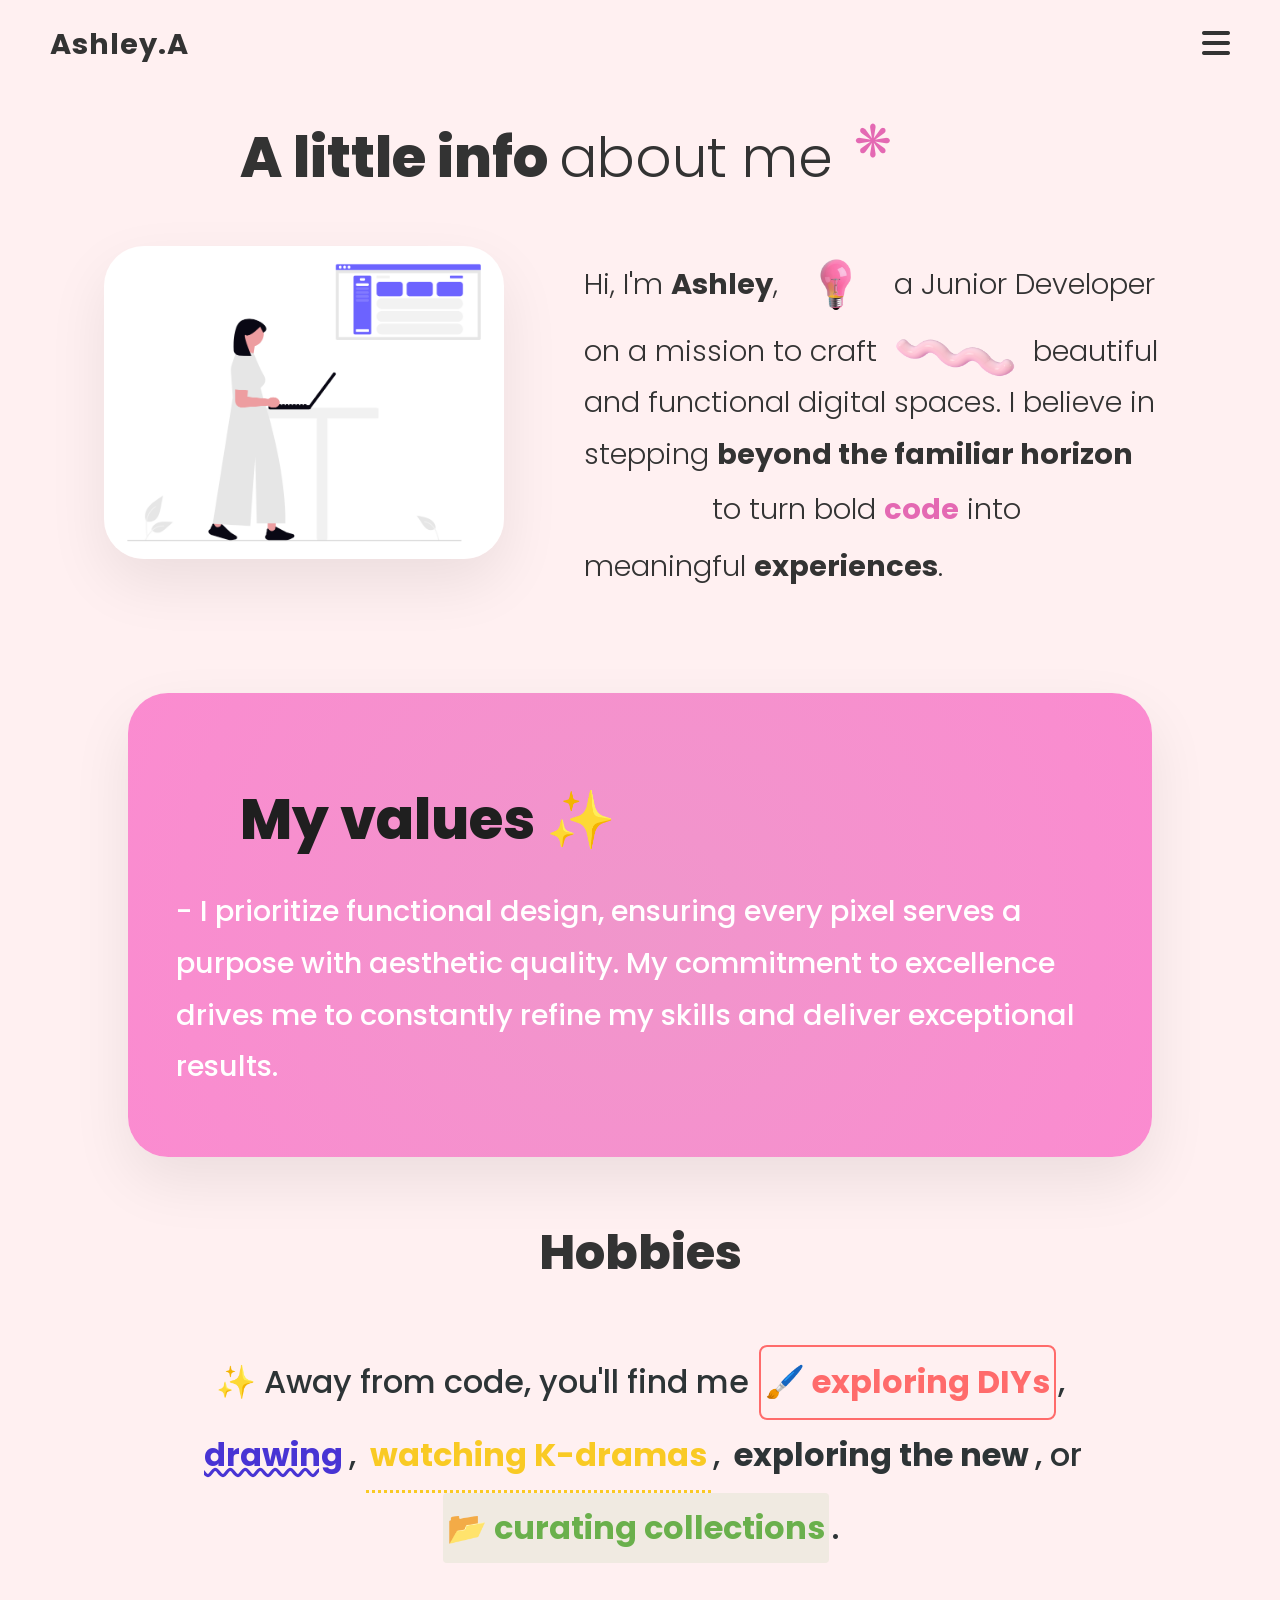
==== commit b4bf5f7e: "upgrading the html files" ====
--- a/about.html
+++ b/about.html
@@ -9,6 +9,12 @@
     <link rel="stylesheet" href="about.css">
     <link href="https://fonts.googleapis.com/css2?family=Poppins:wght@400;700&display=swap" rel="stylesheet">
     <link href='https://cdn.jsdelivr.net/npm/boxicons@2.0.5/css/boxicons.min.css' rel='stylesheet'>
+
+     <!-- === favicon === -->
+    <link rel="apple-touch-icon" sizes="180x180" href="favicon_io/apple-touch-icon.png">
+    <link rel="icon" type="image/png" sizes="32x32" href="favicon_io/favicon-32x32.png">
+    <link rel="icon" type="image/png" sizes="16x16" href="favicon_io/favicon-16x16.png">
+    <link rel="manifest" href="favicon_io/site.webmanifest">
 
     <!-- ==== font awesome ===== -->
     <link rel="stylesheet" href="https://cdnjs.cloudflare.com/ajax/libs/font-awesome/6.7.2/css/all.min.css" />
@@ -29,7 +35,7 @@
     <ul class="nav-links">
       <li><a href="index.html">Home</a></li>
       <li><a href="about.html">About Me</a></li>
-      <li><a href="#projects">Projects</a></li>
+      <li><a href="index.html#projects">Projects</a></li>
       <li><a href="resume.html">Resume</a></li>
       <li><a href="mailto:anochiriashley@gmail.com" class="menu-email">Contact Me</a></li>
     </ul>
@@ -109,20 +115,21 @@
     
     <span class="hobby diy">
       <span class="icon">🖌️</span> exploring DIYs
+      <img src="images/diy.jpg" class="hover-media">
     </span>, 
 
     <span class="hobby drawing">
       drawing
-      <img src="images/geometric-shapes-background-orange-tones-removebg-preview.png" class="hover-media">
+      <img src="https://media0.giphy.com/media/v1.Y2lkPTc5MGI3NjExOWt1dHhobGxvaG90NWtha3pmOXV6bHFxcnp1aGhtdGRxeWp5bndyaSZlcD12MV9pbnRlcm5hbF9naWZfYnlfaWQmY3Q9Zw/dvNwhVCMyvEwSLPRem/giphy.gif" class="hover-media">
     </span>, 
 
     <span class="hobby kdrama">
       watching K-dramas
-      <img src="https://media.giphy.com/media/3o7TKVUn7iM8FMEU24/giphy.gif" class="hover-media">
+      <img src="https://media.giphy.com/media/v1.Y2lkPTc5MGI3NjExanc2dWd0N2dkaHBka2M0cnpidngwd20yZG52MHVnM3ozZ3R5M3FyZSZlcD12MV9naWZzX3NlYXJjaCZjdD1n/QadyjPojZlLMTGrkM9/giphy.gif" class="hover-media">
     </span>, 
     <span class="hobby exploring">
     exploring the new
-    <img src="https://images.unsplash.com/photo-1526047932273-341f2a7631f9?q=80&w=200&auto=format&fit=crop" class="hover-media flower-pop">
+    <img src="images/Add a subheading (5).png" class="hover-media flower-pop">
   </span>,
 
     or <span class="hobby mapping">
--- a/style.css
+++ b/style.css
@@ -26,6 +26,10 @@
 
   
   /*===== BASE =====*/
+  html, body {
+  max-width: 100%;
+  overflow-x: hidden; /* Prevents the 'ghost' horizontal scroll */
+}
 
   
   body{
@@ -34,7 +38,7 @@
     font-family: var(--body-font);
     font-size: var(--normal-font-size);
     font-weight: 500;
-    min-height: 100vh;
+    min-height: 100dvh;
     transition: background-color 0.8s ease-in-out;
     margin: 0;
     padding: 0;
@@ -731,6 +735,7 @@
     display: flex;
     flex-direction: column;
     gap: 8px;
+    padding-top: 10px;
 }
 
 .tech-icons-row {
@@ -867,7 +872,7 @@
 }
 
 /* === styling the button == */
-button {
+.contact-button {
   margin-top: 1rem;
     padding: 15px;
     border-radius: 10px;
@@ -880,8 +885,10 @@
 
 }
 
-button:hover {
-background-color: #e5a3af;
+.contact-button:hover {
+ background-color: #e365b1f9;
+    box-shadow: 0 0 15px 5px #e365b1f9;
+    
 }
 
 
@@ -963,12 +970,16 @@
 
 /* ==== footer page ==== */
 .footer-section {
-  margin-top: 10rem;
+/*  margin-top: 10rem; */
   padding: 100px 5% 40px 5%; /* Adds space around the whole footer */
   background-color: #f9f7f4; /* Using a light off-white  */
   font-family: sans-serif;
   color: #1a1a1a;
   min-height: auto;
+  width: 100%;
+  overflow-x: hidden;
+  position: relative;
+  display: block;
   
 }
 
@@ -1085,13 +1096,14 @@
   font-weight: bold;
   margin-top: 50px;
   font-size: 88px;
-  animation: scroll-text 8s linear infinite;
+  width: max-content;
+  animation: scroll-text 10s linear infinite;
  
 }
 
 @keyframes scroll-text {
-  1000% {
-      transform: translateX(100%);
+  0% {
+      transform: translateX(0);
   }
   100% {
       transform: translateX(-100%);
@@ -1146,7 +1158,7 @@
   color: #e7adde;
 } */
 
-/* Rotating image */
+/* Rotating image 
 .rotating-image img {
   width: 60px;
   height: 60px;
@@ -1163,7 +1175,7 @@
   100% {
       transform: rotate(360deg);
   }
-}
+} */
 
 
 
@@ -1182,145 +1194,125 @@
 }
 
 
-/* moblie sizing */
-/* --- Hero Mobile Fixes --- */
+
+/* --- RESPONSIVENESS (Mobile Fixes) --- */
+
+
+/* --- ADDITIONAL RESPONSIVE IMPROVEMENTS --- */
+@media (max-width: 1024px) {
+  .navbar {
+    padding: 18px 24px;
+  }
+
+  .logo-name {
+    font-size: clamp(1.4rem, 2.5vw, 1.8rem);
+  }
+
+  .home__container {
+    padding: 0 30px; /* was 24px */
+  }
+
+  .home__title {
+    font-size: clamp(2rem, 6vw, 4rem);
+    margin-bottom: 1rem;
+  }
+
+  .home__description {
+    max-width: 100%;
+  }
+
+  .butt-parent {
+    gap: 1rem;
+  }
+
+  .contact-container {
+    padding: 4rem 2rem;
+  }
+
+  .footer-section {
+    padding: 80px 4%;
+  }
+
+  .footer-main {
+    flex-wrap: wrap;
+    gap: 40px;
+  }
+
+  .footer-left,
+  .footer-right {
+    max-width: 100%;
+    width: 100%;
+  }
+
+  .footer-bottom {
+    flex-direction: column;
+    text-align: center;
+    gap: 12px;
+  }
+
+  .work-with-me-container {
+    min-height: auto;
+    padding: 60px 2rem;
+  }
+
+  .work-text {
+    font-size: clamp(4rem, 12vw, 7rem) !important;
+  }
+}
+
+/* --- MOBILE-SPECIFIC FIXES max-width: 768px (Phones & tablets) --- */
+
+/* --- MOBILE-SPECIFIC FIXES max-width: 768px (Phones & tablets) --- */
 @media (max-width: 768px) {
+
+  /* ============================================================
+     HOME SECTION
+  ============================================================ */
+
   .home__title {
     font-size: 2.5rem;
     max-width: 700px;
   }
+
   .home__description {
     margin-top: 30px;
     font-size: 1rem !important;
     padding: 0 15px;
-    max-width: 450px;
-  }
-.butt-parent{
-   display: flex;
-   flex-direction: column;
-   gap: 10px;
-   padding: 0 60px;
-}  
-
-.quote{
-  font-size: 1rem !important;
-  max-width: 800px;
-}
-.icon-code{
-  font-size: 2.5rem !important;
-  width: 10% !important;
-}
-
-.flower-icon{
-  margin-top: -100px;
-  position: relative;
-  
-  
-}
-
-}
-
-/* --- RESPONSIVENESS (Mobile Fixes) --- */
-
-@media (max-width: 768px) {
+    max-width: 100%;
+  }
+
+  .butt-parent {
+    display: flex;
+    flex-direction: column;
+    gap: 15px;
+    padding: 0 40px; /* was 16px */
+   
+  }
+.butt-parent a {
+    font-size: 12px !important;
+  }
+
   .wel_come {
-    padding: 60px 20px;
-     text-align: left;
-    
-  }
-  
-  
-  .archive-intro {
-    text-align: center; /* Keeps text centered on smaller screens */
-    margin-bottom: 2.5rem;
-  }
-
-  .skill-icons-row {
-    justify-content: flex-start;
-    gap: 20px; /* Tighter gap for mobile phones */
-  }
-  .playful-title{
-    font-size: 2rem !important;
-    
-  }
-
-  /* ... your existing mobile styles ... */
-
-  .project-layout {
-    width: 100%;
-    padding: 0 20px; /* Gives the images some breathing room from the screen edges */
-  }
-
-  .project-step {
-    height: 70vh; /* Lets the height adjust based on the image size */
-    margin-bottom: 60px; /* Adds space between projects */
-  }
-
-  .image-link {
-    width: 100%; /* Makes the card fill the width of the screen */
-    max-width: 320px; /* Prevents it from getting TOO big on larger phones */
-     /* Gives it a fixed "Portrait" height */
-    margin: 0 auto 30px auto; /* Centers the card */
-  }
-
-  .image-link img {
-    width: 100%;
-    height: 100%;
-    object-fit: cover; /* This stops the 'crushing'—it crops rather than squeezes */
-    object-position: center;
-  }
-}
-
-/* --- ADDITIONAL RESPONSIVE IMPROVEMENTS --- */
-@media (max-width: 1024px) {
-  .navbar {
-    padding: 18px 24px;
-  }
-
-  .logo-name {
-    font-size: clamp(1.4rem, 2.5vw, 1.8rem);
-  }
-
-  .home__container {
-    padding: 0 24px;
-  }
-
-  .home__title {
-    font-size: clamp(2rem, 6vw, 4rem);
-    margin-bottom: 1rem;
-  }
-
-  .home__description {
-    max-width: 100%;
-  }
-
-  .butt-parent {
-    gap: 1rem;
-  }
-
-  .contact-container {
-    padding: 4rem 2rem;
-  }
-
-  .footer-section {
-    padding: 80px 4%;
-  }
-
-  .footer-main {
-    flex-wrap: wrap;
-    gap: 40px;
-  }
-
-  .footer-left,
-  .footer-right {
-    max-width: 100%;
-    width: 100%;
-  }
-
-  .footer-bottom {
-    flex-direction: column;
+    padding: 60px 40px;
     text-align: center;
-    gap: 12px;
+  }
+
+  .wel_come h1 {
+    margin-bottom: 1.5rem;
+    font-size: clamp(2.5rem, 8vw, 4rem);
+  }
+
+  .playful-title {
+    font-size: 2.2rem !important;
+    white-space: normal !important;
+    text-align: center;
+    display: block;
+  }
+
+  .work-text {
+   /* font-size: 2rem !important; */
+    transform: none !important;
+    opacity: 1 !important;
   }
 
   .work-with-me-container {
@@ -1328,38 +1320,18 @@
     padding: 60px 2rem;
   }
 
-  .work-text {
-    font-size: clamp(4rem, 12vw, 7rem) !important;
-  }
-}
-
-@media (max-width: 768px) {
-  .navbar {
-    padding: 14px 18px;
-  }
-
-  .nav-overlay {
-    padding: 40px 20px;
-  }
-
-  .nav-links a {
-    font-size: 2rem;
-  }
-
-  .home__button,
-  .second-button {
-    width: 100%;
-    padding: 1rem 1.5rem;
-  }
-
-  .butt-parent {
-    flex-direction: column;
-    padding: 0 20px;
-  }
-
-  .home__description {
-    font-size: 1rem;
-    max-width: 100%;
+  /* ============================================================
+     QUOTE SECTION
+  ============================================================ */
+
+  .quote {
+    margin-top: 120px;
+    margin-bottom: 40px;
+    padding: 0 16px;
+    position: relative;
+    z-index: 1;
+    max-width: 800px;
+    font-size: 1rem; /* base size for future elements */
   }
 
   .quote-wrapper {
@@ -1369,17 +1341,23 @@
 
   .quote h1 {
     min-height: auto;
-    font-size: clamp(2rem, 6vw, 3.3rem);
-  }
-
-  .quote {
-    margin-top: 120px;
-    margin-bottom: 40px;
-    font-size: clamp(2rem, 5vw, 2.5rem);
-    line-height: 1.2;
-    padding: 0 16px;
-    position: relative;
-    z-index: 1;
+    font-size: 28px !important;
+    line-height: 1.2 !important;
+  }
+
+  .quote span {
+    font-size: 2.5rem !important;
+  }
+
+  /* ============================================================
+     ICONS
+  ============================================================ */
+
+  .icon-code {
+    font-size: 2.5rem !important;
+    width: 10% !important;
+   
+    bottom: -100px;
   }
 
   .icon-setting {
@@ -1392,29 +1370,59 @@
   }
 
   .flower-icon {
-    width: 90px;
+    margin-top: -100px;
+    position: relative;
+    width: 80px;
     height: auto;
-    filter: drop-shadow(0px 4px 10px rgba(0, 0, 0, 0.15));
-  }
-
-  .icon-code {
-    font-size: 3rem !important;
-    bottom: -100px;
-  }
-
-  .skill-icons-row {
-    gap: 1rem;
-  }
+  }
+
+  .floating-coil {
+    width: 320px;
+    height: 320px;
+    position: relative; /* required for top to work */
+    top: 70% !important;
+    margin-bottom: -80px;
+  }
+
+  /* ============================================================
+     NAVIGATION
+  ============================================================ */
+
+  .navbar {
+    z-index: 99999 !important;
+    padding: 15px !important;
+  }
+
+  .nav-overlay {
+    padding: 40px 20px;
+  }
+
+  .nav-links a {
+    font-size: 2rem;
+    display: block;
+  }
+
+  .menu-toggle {
+    display: block !important;
+    font-size: 2.5rem !important;
+    color: #000 !important;
+  }
+
+  /* ============================================================
+     PROJECTS
+  ============================================================ */
 
   .project-layout {
-    margin-top: 6rem;
+    width: 100%;
+    padding: 0 20px;
+  /*  margin-top: 4rem; */
   }
 
   .project-step {
-    min-height: auto;
-    padding: 2rem 0;
-    margin-bottom: 4.5rem;
-  }
+    height: 85vh; /* Reduced height for mobile */
+   /* margin-bottom: 50px; 
+   padding: 2rem 0; */
+  } 
 
   .image-link {
     width: 85%;
@@ -1425,12 +1433,26 @@
   .image-link img {
     width: 100%;
     height: auto;
-    max-height: 70vh;
-  }
+    object-fit: cover;
+    object-position: center;
+  }
+
+  .image-link .hover-text {
+    opacity: 1 !important;
+    transform: translateY(0) !important;
+    font-size: 1.1rem !important;
+  }
+
+  /* ============================================================
+     MODAL
+  ============================================================ */
 
   .modal-content {
-    width: 100%;
-    max-width: 720px;
+   /* width: 90% !important; will try this later*/
+    height: auto !important;
+    max-height: 80vh !important;
+  /*  padding: 30px !important; */
+    overflow-y: auto !important;
   }
 
   .modal-btns {
@@ -1438,44 +1460,69 @@
     align-items: stretch;
   }
 
+  .modal-details {
+  /*  overflow-y: auto !important; */
+   /* max-height: 60vh !important; */
+    padding-right: 10px;
+  }
+
+  .modal-details h2 {
+    font-size: 1.5rem
+ }
+
+  /* ============================================================
+     CONTACT SECTION
+  ============================================================ */
+
+  .contact-container {
+    padding: 3rem 1.5rem !important;
+    gap: 2rem !important;
+    box-sizing: border-box !important;
+  }
+
   .contact-form form {
     width: 100%;
   }
 
-  .contact-container {
-    padding: 3rem 1.5rem;
-    gap: 2.5rem;
-  }
-
-  .wel_come h1 {
-    margin-bottom: 1.5rem;
-    font-size: clamp(2.5rem, 8vw, 4rem);
-  }
-
-  .archive-intro {
-    margin: 1rem auto 2rem auto;
-    max-width: 100%;
-  }
+  .contact-title {
+    font-size: 2.2rem !important;
+    text-align: center;
+  }
+
+  /* ============================================================
+     FOOTER
+  ============================================================ */
 
   .footer-right {
     gap: 20px;
   }
 
+  .footer-section {
+    overflow: hidden !important;
+  }
+
   .moving-text {
-    font-size: clamp(1.2rem, 3vw, 2rem);
-    margin-top: 20px;
-  }
-
-  .work-with-me-container {
-    min-height: auto;
-    padding: 60px 2rem;
-  }
-
-  .floating-coil {
-    width: 320px;
-    height: 320px;
-    margin-bottom: -80px;
-  }
+    animation: scroll-text 12s linear infinite !important;
+    margin-top: 20px !important;
+    width: 100vw !important;
+  /*  overflow: hidden; // will come back to this if mobile layout starts to overflow again */
+   /* font-size: 25px !important; */
+  }
+
+  .moving-text h1 {
+    font-size: 3rem !important;
+  }
+
+  /* ============================================================
+     GLOBAL MOBILE FIXES
+  ============================================================ */
+
+  html, body {
+    overflow-x: hidden !important;
+    position: relative;
+    width: 100%;
+  }
+
 }
 
 @media (max-width: 540px) {
@@ -1512,8 +1559,64 @@
   }
 }
 
-
-
-
-
-
+@media (max-width: 480px) {
+  .menu-toggle {
+    display: block !important;
+    visibility: visible !important;
+    color: #000 !important; /* Forces it to be black so you can see it */
+    position: fixed !important;
+    right: 20px !important;
+   /* top: 20px !important; */
+    z-index: 9999 !important; /* Put it on top of EVERYTHING */
+   /* padding: 10px !important; */
+    font-size: 1.8rem !important;
+  }
+
+   .playful-title {
+    font-size: 2.2rem !important; /* Shrink from the desktop size */
+    width: 100% !important;
+    max-width: 100vw !important;
+    overflow-wrap: break-word !important; /* Forces text to wrap if it's too long */
+    display: block !important;
+    text-align: center;
+  }
+
+   /* 1. Target the 'Problem' Title (from image 22) */
+  .contact-title {
+    font-size: 2.2rem !important; /* Shrink to fit screen */
+    line-height: 1.2 !important;
+    text-align: center !important;
+    margin-bottom: 1.5rem !important;
+    width: 100% !important;
+  }
+
+  /* 2. Target the Modal (from image 23) */
+  .modal-content {
+    width: 92% !important; /* Keeps it within phone edges */
+    max-height: 60vh !important; /* Takes up 80% of phone height max */
+   /*  overflow-y: hidden !important; Prevents container itself from scrolling */
+   /* padding: 15px !important; */
+  }
+
+  .modal-details {
+  /*  overflow-y: auto !important;  This creates the scrollbar INSIDE the details section */
+    height: 100% !important;
+    display: block !important;
+  }
+
+  .project-tagline {
+    font-size: 1rem !important; 
+    margin-bottom: 10px !important;
+  }
+
+  #modalDescription {
+    font-size: 0.9rem !important; /* Smaller text for descriptions */
+    line-height: 1.4 !important;
+  }
+}
+
+
+
+
+
+
--- a/about.css
+++ b/about.css
@@ -2,7 +2,8 @@
 
 
 :root {
-  --first-color: #FCA4A6;
+    
+  --first-color:  #e365b1f9;
   --first-color-dark: #C1576A;
   --garden-bg: #fff0f1;
   --garden-dark: #333333;
@@ -168,12 +169,14 @@
   justify-content: center;
   align-items: center;
   padding: 40px 5%;
+  margin-bottom: 5rem;
 }
 
 .hobbies-text {
+  text-align: center;
   max-width: 900px;
   font-family: var(--body-font);
-  font-size: 1.3rem;
+  font-size: 2rem;
   line-height: 2.2;
   color: #2d3436;
 }
@@ -286,3 +289,85 @@
     line-height: 2.4;
   }
 }
+
+/* Stronger mobile scaling */
+@media (max-width: 600px) {
+
+  /* GENERAL SPACING */
+  .about-garden {
+    padding: 40px 1.5rem;
+    margin-top: 2rem;
+  }
+
+  /* HEADER: "A little info about me" */
+  .garden-header {
+    font-size: 1.9rem;
+    margin-bottom: 30px;
+    line-height: 1.2;
+  }
+
+  /* IMAGE */
+  .profile-col {
+    width: 220px;
+  }
+
+  .profile-img {
+    border-radius: 25px;
+  }
+
+  /* PARAGRAPH UNDER ABOUT ME */
+  .garden-paragraph {
+    font-size: 1.1rem;
+    line-height: 1.6;
+    text-align: center;
+  }
+
+  /* INLINE ASSETS (bulb, squiggle, video) */
+  .pill {
+    width: 45px;
+    margin: 0 5px;
+  }
+
+  .squiggle {
+    width: 70px;
+  }
+
+  .video {
+    width: 70px;
+    height: 40px;
+  }
+
+  /* MY VALUES SECTION */
+  .val-prag {
+    padding: 2rem 1.5rem;
+    border-radius: 25px;
+  }
+
+  .val-prag h1 {
+    font-size: 2rem;
+    margin-bottom: 1rem;
+  }
+
+  .val-prag p {
+    font-size: 1.1rem;
+    line-height: 1.6;
+  }
+
+  /* HOBBIES SECTION */
+  .hobbies-title {
+    font-size: 2rem;
+    margin-top: 1.5rem;
+  }
+
+  .hobbies-text {
+    font-size: 1.2rem;
+    line-height: 1.8;
+    padding: 0 1rem;
+  }
+
+  /* Reduce hover media size on mobile */
+  .hover-media {
+    width: 120px !important;
+  }
+}
+
